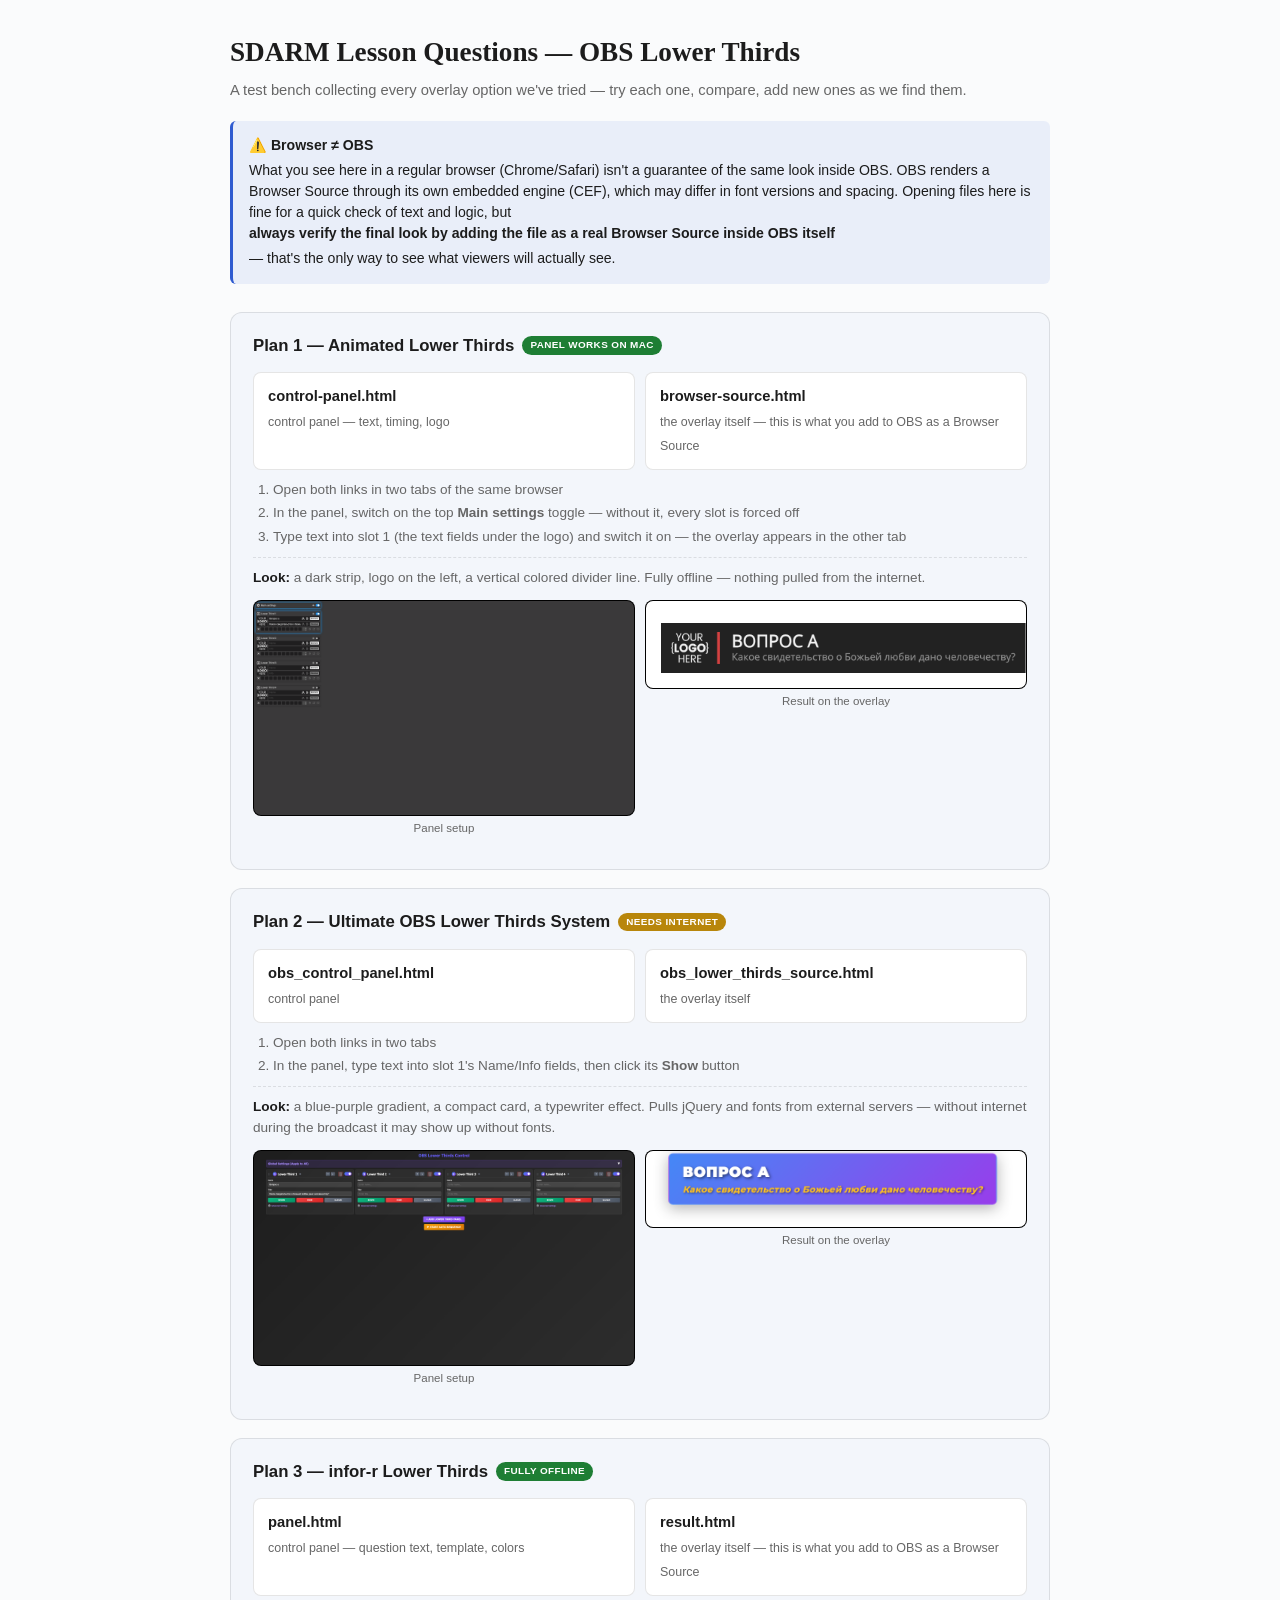
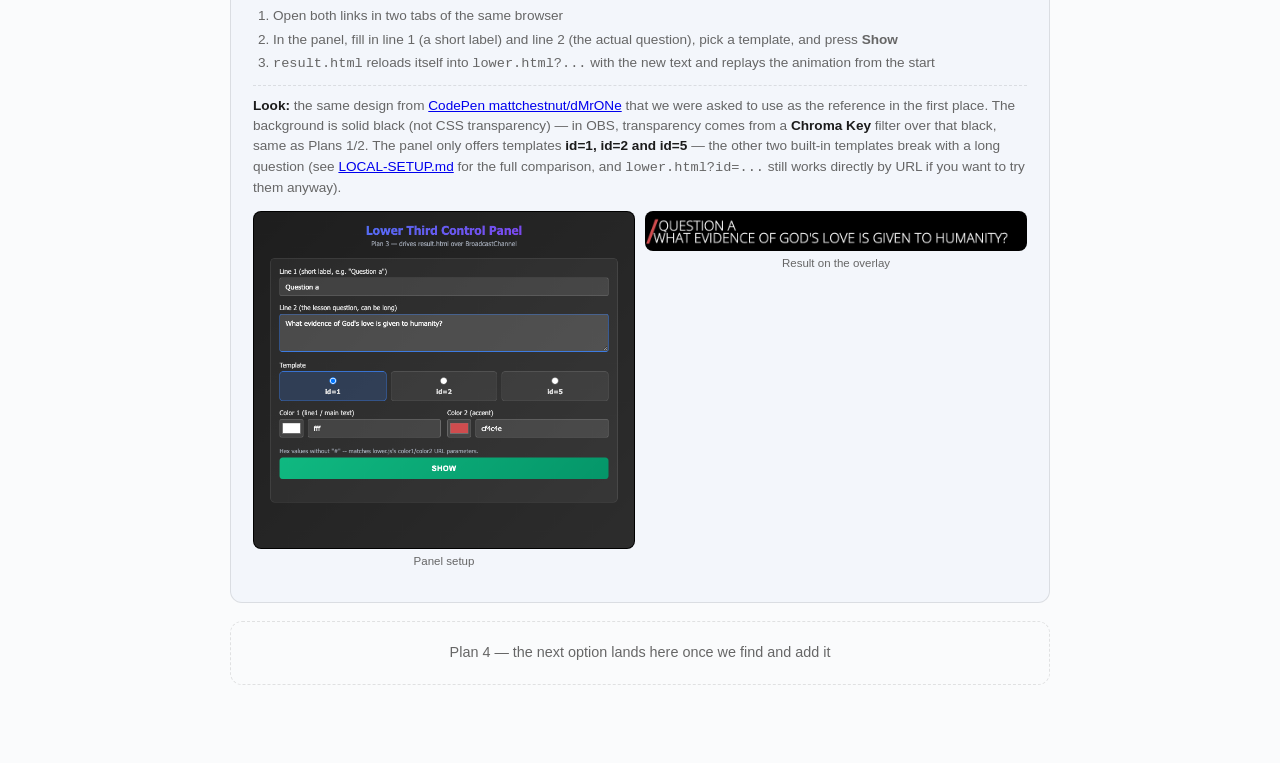
==== index.html @ 6726a339 "Add a two-window control panel for Plan 3, matching Plans 1/2 - panel.html: question text (short lab" ====
<!DOCTYPE html>
<html lang="en">
<head>
<meta charset="utf-8">
<meta name="viewport" content="width=device-width, initial-scale=1">
<title>SDARM Lesson Questions — OBS Lower Thirds</title>
<style>
  :root{
    --ink:#1c1c1c; --muted:#666;
    --gray-dk:#24426e; --panel:#f3f6fb; --hair:rgba(0,0,0,.1);
    --good:#1e7e34; --warn:#b8860b; --info:#2f5bd0;
    --sans:-apple-system,"Segoe UI",Roboto,sans-serif;
    --serif:Georgia,"Times New Roman",serif;
  }
  @media (prefers-color-scheme: dark){
    :root{ --ink:#eee; --muted:#aaa; --gray-dk:#7fa8e0; --panel:#1c2230; --hair:rgba(255,255,255,.12); }
    body{background:#12151c}
  }
  *{box-sizing:border-box}
  body{font-family:var(--sans);color:var(--ink);background:#fafbfc;margin:0;padding:32px 20px 60px;line-height:1.5}
  .wrap{max-width:820px;margin:0 auto}
  h1{font-family:var(--serif);font-size:1.7rem;margin:0 0 6px}
  .sub{color:var(--muted);margin-bottom:20px;font-size:.92rem}

  .callout{background:color-mix(in srgb, var(--info) 8%, transparent);border-left:3px solid var(--info);
    border-radius:6px;padding:14px 16px;margin-bottom:28px;font-size:.88rem}
  .callout b{display:block;margin-bottom:4px}

  .group{background:var(--panel);border:1px solid var(--hair);border-radius:12px;padding:20px 22px;margin-bottom:18px}
  .group h2{font-size:1.05rem;margin:0 0 14px;display:flex;align-items:center;gap:8px;flex-wrap:wrap}
  .tag{font-size:.62rem;font-weight:700;text-transform:uppercase;letter-spacing:.04em;
    padding:2px 8px;border-radius:20px;color:#fff;background:var(--gray-dk)}
  .tag.warn{background:var(--warn)}
  .tag.good{background:var(--good)}

  .pair{display:flex;gap:10px;flex-wrap:wrap}
  a.btn{flex:1 1 220px;display:block;text-decoration:none;background:#fff;border:1px solid var(--hair);
    border-radius:8px;padding:12px 14px;color:var(--ink);transition:transform .12s, box-shadow .12s}
  @media (prefers-color-scheme: dark){ a.btn{background:#232a38} }
  a.btn:hover{transform:translateY(-2px);box-shadow:0 6px 16px rgba(0,0,0,.12)}
  a.btn b{display:block;font-size:.92rem;margin-bottom:2px}
  a.btn small{color:var(--muted);font-size:.78rem}

  .note{font-size:.85rem;color:var(--muted);margin-top:10px;padding-top:10px;border-top:1px dashed var(--hair)}
  .note b{color:var(--ink)}

  .steps{font-size:.85rem;margin:10px 0 0;padding-left:20px;color:var(--muted)}
  .steps li{margin-bottom:3px}

  .future{border-style:dashed;background:transparent;text-align:center;color:var(--muted);font-size:.9rem}

  .shots{display:flex;gap:10px;flex-wrap:wrap;margin:12px 0}
  .shots figure{margin:0;flex:1 1 260px;min-width:0}
  .shots img{width:100%;display:block;border-radius:8px;border:1px solid var(--hair);background:#000}
  .shots figcaption{font-size:.72rem;color:var(--muted);margin-top:4px;text-align:center}

  .idgrid{display:grid;grid-template-columns:repeat(auto-fit,minmax(160px,1fr));gap:8px;margin:12px 0}
  .idgrid figure{margin:0}
  .idgrid img{width:100%;display:block;border-radius:6px;border:1px solid var(--hair);background:#000}
  .idgrid figcaption{font-size:.68rem;color:var(--muted);margin-top:3px;text-align:center}
  .idgrid figcaption.bad{color:#c0392b;font-weight:600}
</style>
</head>
<body>
<div class="wrap">
  <h1>SDARM Lesson Questions — OBS Lower Thirds</h1>
  <div class="sub">A test bench collecting every overlay option we've tried — try each one, compare, add new ones as we find them.</div>

  <div class="callout">
    <b>⚠️ Browser ≠ OBS</b>
    What you see here in a regular browser (Chrome/Safari) isn't a guarantee of the same look inside OBS.
    OBS renders a Browser Source through its own embedded engine (CEF), which may differ in font versions
    and spacing. Opening files here is fine for a quick check of text and logic, but
    <b>always verify the final look by adding the file as a real Browser Source inside OBS itself</b>
    — that's the only way to see what viewers will actually see.
  </div>

  <div class="group">
    <h2>Plan 1 — Animated Lower Thirds <span class="tag good">panel works on Mac</span></h2>
    <div class="pair">
      <a class="btn" href="OBS_Animated-Lower-Thirds/lower thirds/control-panel.html"><b>control-panel.html</b><small>control panel — text, timing, logo</small></a>
      <a class="btn" href="OBS_Animated-Lower-Thirds/lower thirds/browser-source.html"><b>browser-source.html</b><small>the overlay itself — this is what you add to OBS as a Browser Source</small></a>
    </div>
    <ol class="steps">
      <li>Open both links in two tabs of the same browser</li>
      <li>In the panel, switch on the top <b>Main settings</b> toggle — without it, every slot is forced off</li>
      <li>Type text into slot 1 (the text fields under the logo) and switch it on — the overlay appears in the other tab</li>
    </ol>
    <div class="note"><b>Look:</b> a dark strip, logo on the left, a vertical colored divider line. Fully offline — nothing pulled from the internet.</div>
    <div class="shots">
      <figure><img src="screenshots/plan1-panel-config.png" alt="Plan 1 panel setup"><figcaption>Panel setup</figcaption></figure>
      <figure><img src="screenshots/plan1-result.png" alt="Plan 1 result"><figcaption>Result on the overlay</figcaption></figure>
    </div>
  </div>

  <div class="group">
    <h2>Plan 2 — Ultimate OBS Lower Thirds System <span class="tag warn">needs internet</span></h2>
    <div class="pair">
      <a class="btn" href="OBS_LowerThirds/obs_control_panel.html"><b>obs_control_panel.html</b><small>control panel</small></a>
      <a class="btn" href="OBS_LowerThirds/obs_lower_thirds_source.html"><b>obs_lower_thirds_source.html</b><small>the overlay itself</small></a>
    </div>
    <ol class="steps">
      <li>Open both links in two tabs</li>
      <li>In the panel, type text into slot 1's Name/Info fields, then click its <b>Show</b> button</li>
    </ol>
    <div class="note"><b>Look:</b> a blue-purple gradient, a compact card, a typewriter effect. Pulls jQuery and fonts from external servers — without internet during the broadcast it may show up without fonts.</div>
    <div class="shots">
      <figure><img src="screenshots/plan2-panel-config.png" alt="Plan 2 panel setup"><figcaption>Panel setup</figcaption></figure>
      <figure><img src="screenshots/plan2-result.png" alt="Plan 2 result"><figcaption>Result on the overlay</figcaption></figure>
    </div>
  </div>

  <div class="group">
    <h2>Plan 3 — infor-r Lower Thirds <span class="tag good">fully offline</span></h2>
    <div class="pair">
      <a class="btn" href="OBS_InforR-Lower/panel.html"><b>panel.html</b><small>control panel — question text, template, colors</small></a>
      <a class="btn" href="OBS_InforR-Lower/result.html"><b>result.html</b><small>the overlay itself — this is what you add to OBS as a Browser Source</small></a>
    </div>
    <ol class="steps">
      <li>Open both links in two tabs of the same browser</li>
      <li>In the panel, fill in line 1 (a short label) and line 2 (the actual question), pick a template, and press <b>Show</b></li>
      <li><code>result.html</code> reloads itself into <code>lower.html?...</code> with the new text and replays the animation from the start</li>
    </ol>
    <div class="note"><b>Look:</b> the same design from <a href="https://codepen.io/mattchestnut/pen/dMrONe" target="_blank" rel="noopener">CodePen mattchestnut/dMrONe</a> that we were asked to use as the reference in the first place. The background is solid black (not CSS transparency) — in OBS, transparency comes from a <b>Chroma Key</b> filter over that black, same as Plans 1/2. The panel only offers templates <b>id=1, id=2 and id=5</b> — the other two built-in templates break with a long question (see <a href="OBS_InforR-Lower/LOCAL-SETUP.md">LOCAL-SETUP.md</a> for the full comparison, and <code>lower.html?id=...</code> still works directly by URL if you want to try them anyway).</div>
    <div class="shots">
      <figure><img src="screenshots/plan3-panel-config.png" alt="Plan 3 panel setup"><figcaption>Panel setup</figcaption></figure>
      <figure><img src="screenshots/plan3-result.png" alt="Plan 3 result"><figcaption>Result on the overlay</figcaption></figure>
    </div>
  </div>

  <div class="group future">
    Plan 4 — the next option lands here once we find and add it
  </div>

</div>
</body>
</html>
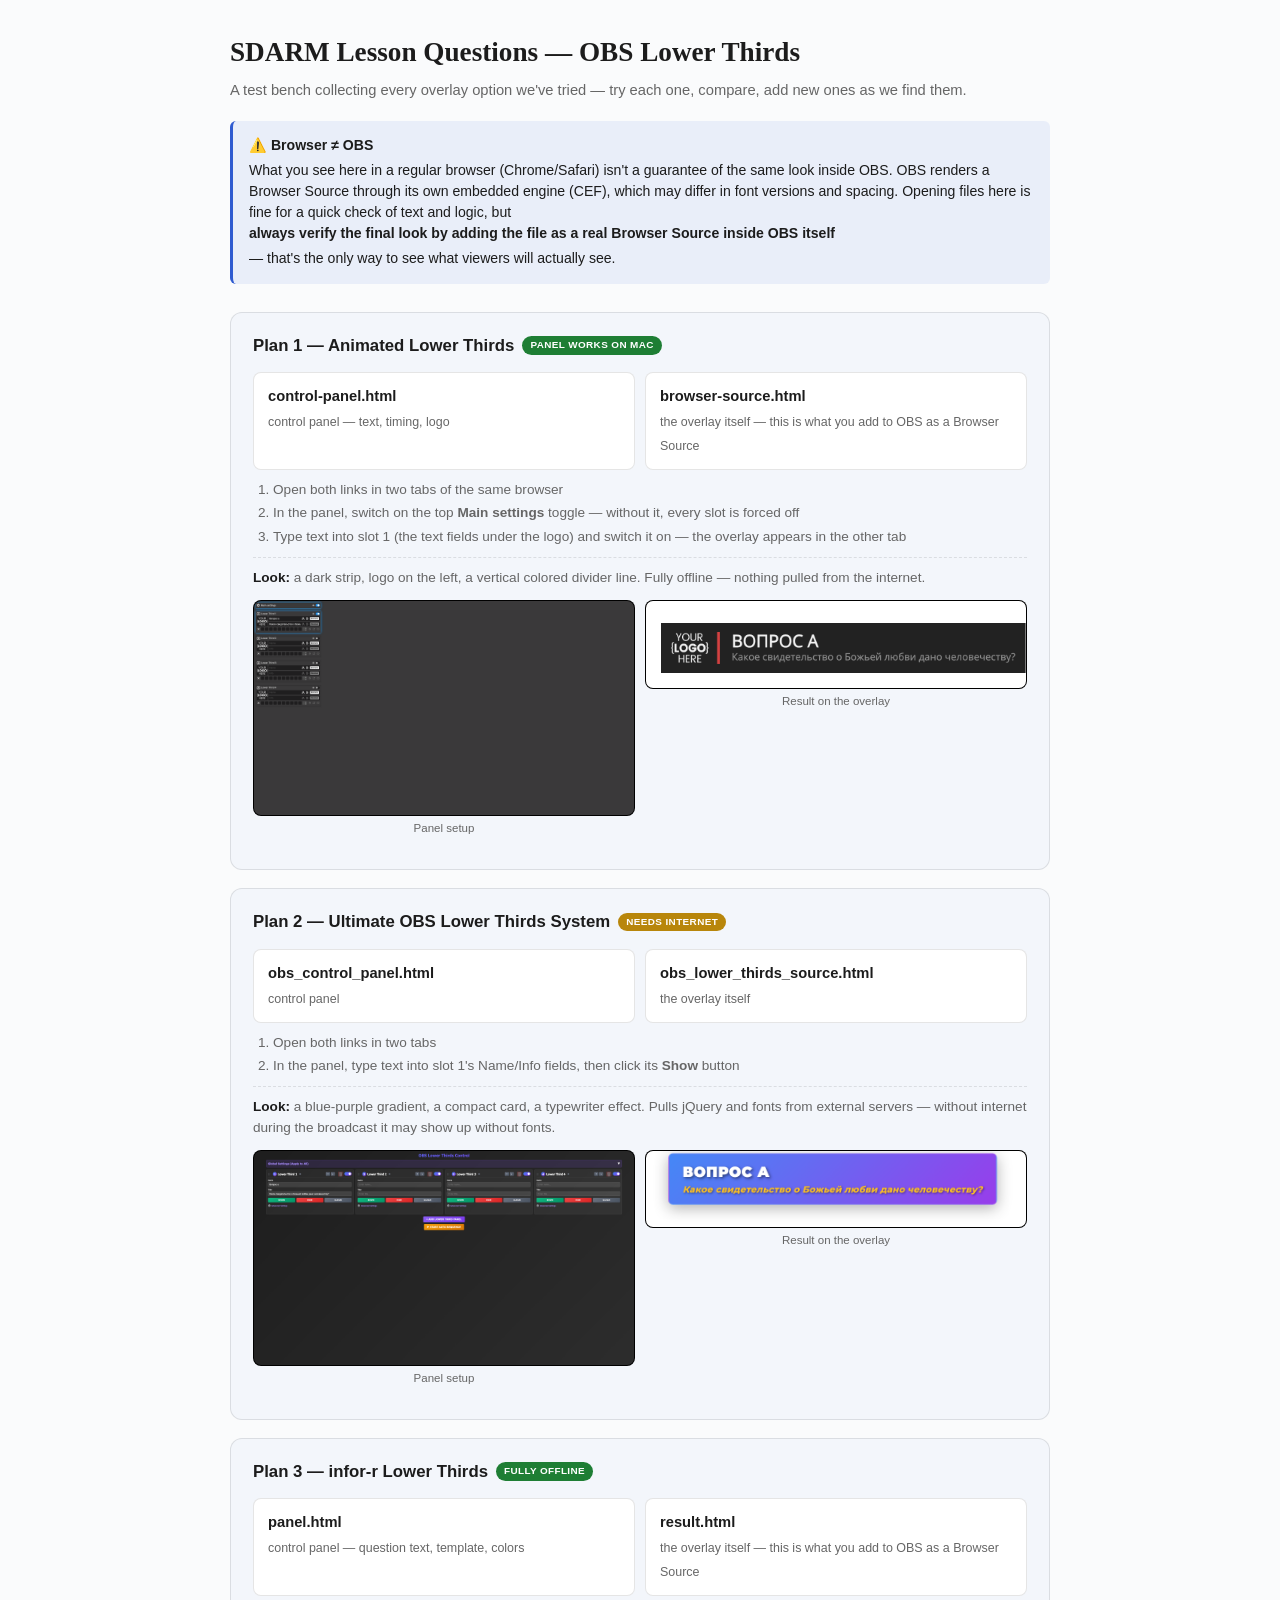
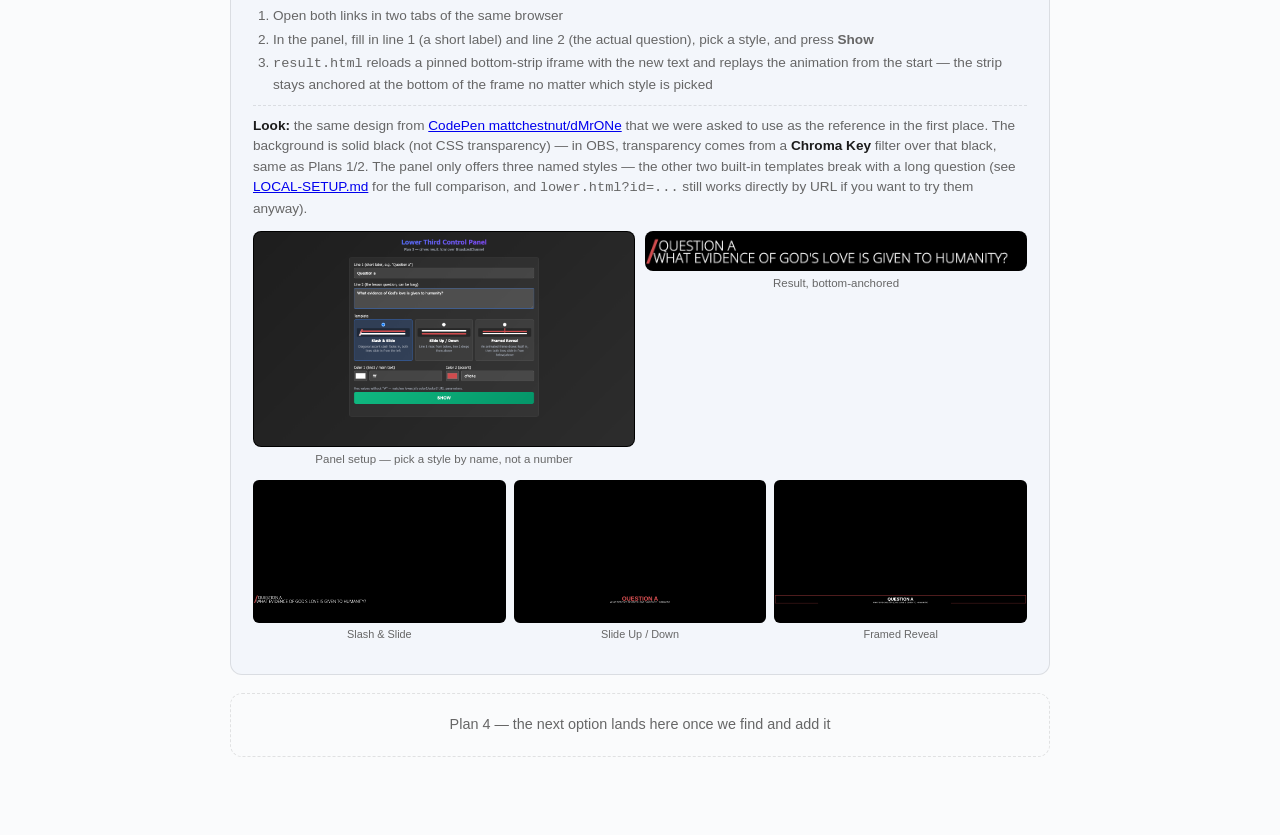
==== commit 8807420e: "Give Plan 3's panel named animation styles and bottom anchoring - panel.html: replace the plain id=1" ====
--- a/index.html
+++ b/index.html
@@ -118,13 +118,18 @@
     </div>
     <ol class="steps">
       <li>Open both links in two tabs of the same browser</li>
-      <li>In the panel, fill in line 1 (a short label) and line 2 (the actual question), pick a template, and press <b>Show</b></li>
-      <li><code>result.html</code> reloads itself into <code>lower.html?...</code> with the new text and replays the animation from the start</li>
+      <li>In the panel, fill in line 1 (a short label) and line 2 (the actual question), pick a style, and press <b>Show</b></li>
+      <li><code>result.html</code> reloads a pinned bottom-strip iframe with the new text and replays the animation from the start — the strip stays anchored at the bottom of the frame no matter which style is picked</li>
     </ol>
-    <div class="note"><b>Look:</b> the same design from <a href="https://codepen.io/mattchestnut/pen/dMrONe" target="_blank" rel="noopener">CodePen mattchestnut/dMrONe</a> that we were asked to use as the reference in the first place. The background is solid black (not CSS transparency) — in OBS, transparency comes from a <b>Chroma Key</b> filter over that black, same as Plans 1/2. The panel only offers templates <b>id=1, id=2 and id=5</b> — the other two built-in templates break with a long question (see <a href="OBS_InforR-Lower/LOCAL-SETUP.md">LOCAL-SETUP.md</a> for the full comparison, and <code>lower.html?id=...</code> still works directly by URL if you want to try them anyway).</div>
+    <div class="note"><b>Look:</b> the same design from <a href="https://codepen.io/mattchestnut/pen/dMrONe" target="_blank" rel="noopener">CodePen mattchestnut/dMrONe</a> that we were asked to use as the reference in the first place. The background is solid black (not CSS transparency) — in OBS, transparency comes from a <b>Chroma Key</b> filter over that black, same as Plans 1/2. The panel only offers three named styles — the other two built-in templates break with a long question (see <a href="OBS_InforR-Lower/LOCAL-SETUP.md">LOCAL-SETUP.md</a> for the full comparison, and <code>lower.html?id=...</code> still works directly by URL if you want to try them anyway).</div>
     <div class="shots">
-      <figure><img src="screenshots/plan3-panel-config.png" alt="Plan 3 panel setup"><figcaption>Panel setup</figcaption></figure>
-      <figure><img src="screenshots/plan3-result.png" alt="Plan 3 result"><figcaption>Result on the overlay</figcaption></figure>
+      <figure><img src="screenshots/plan3-panel-config.png" alt="Plan 3 panel setup with the named style picker"><figcaption>Panel setup — pick a style by name, not a number</figcaption></figure>
+      <figure><img src="screenshots/plan3-result.png" alt="Plan 3 result"><figcaption>Result, bottom-anchored</figcaption></figure>
+    </div>
+    <div class="idgrid">
+      <figure><img src="screenshots/plan3-styles/slash-and-slide.png" alt="Slash and Slide style"><figcaption>Slash &amp; Slide</figcaption></figure>
+      <figure><img src="screenshots/plan3-styles/slide-up-down.png" alt="Slide Up / Down style"><figcaption>Slide Up / Down</figcaption></figure>
+      <figure><img src="screenshots/plan3-styles/framed-reveal.png" alt="Framed Reveal style"><figcaption>Framed Reveal</figcaption></figure>
     </div>
   </div>
 
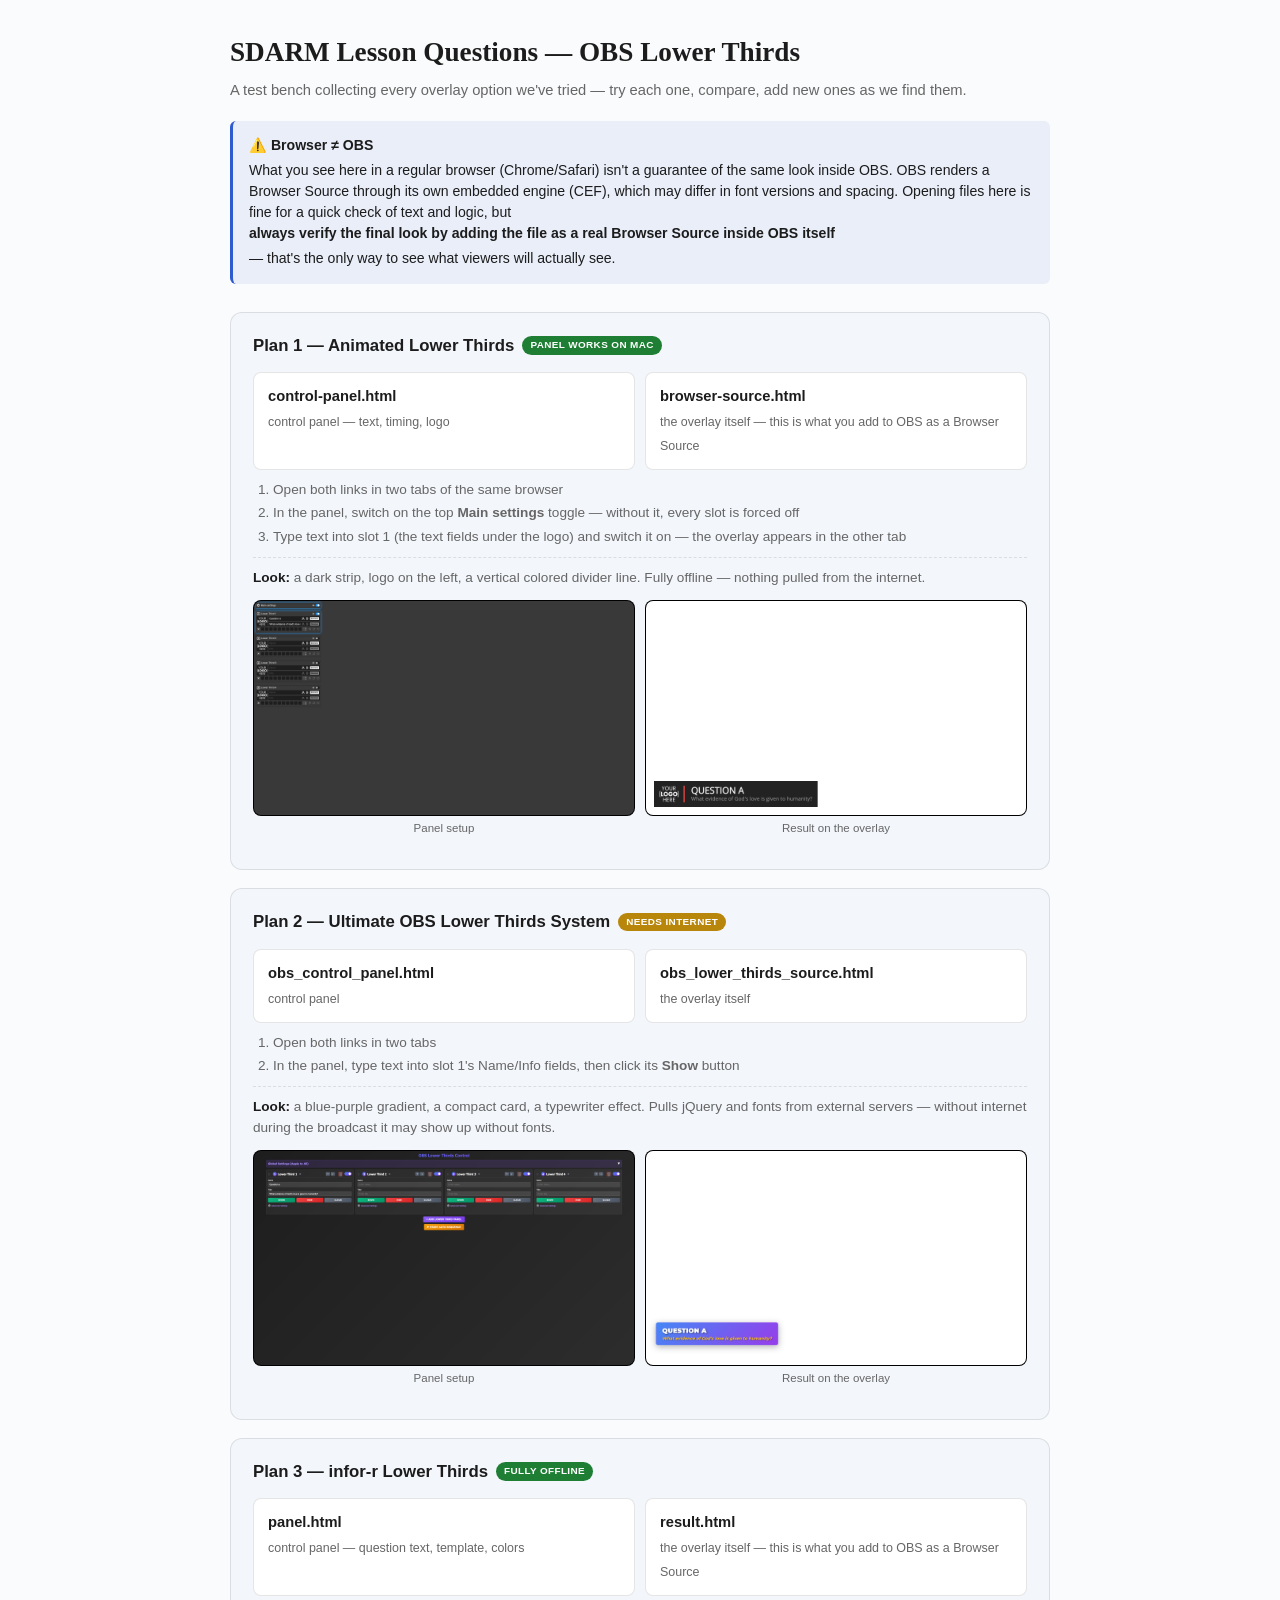
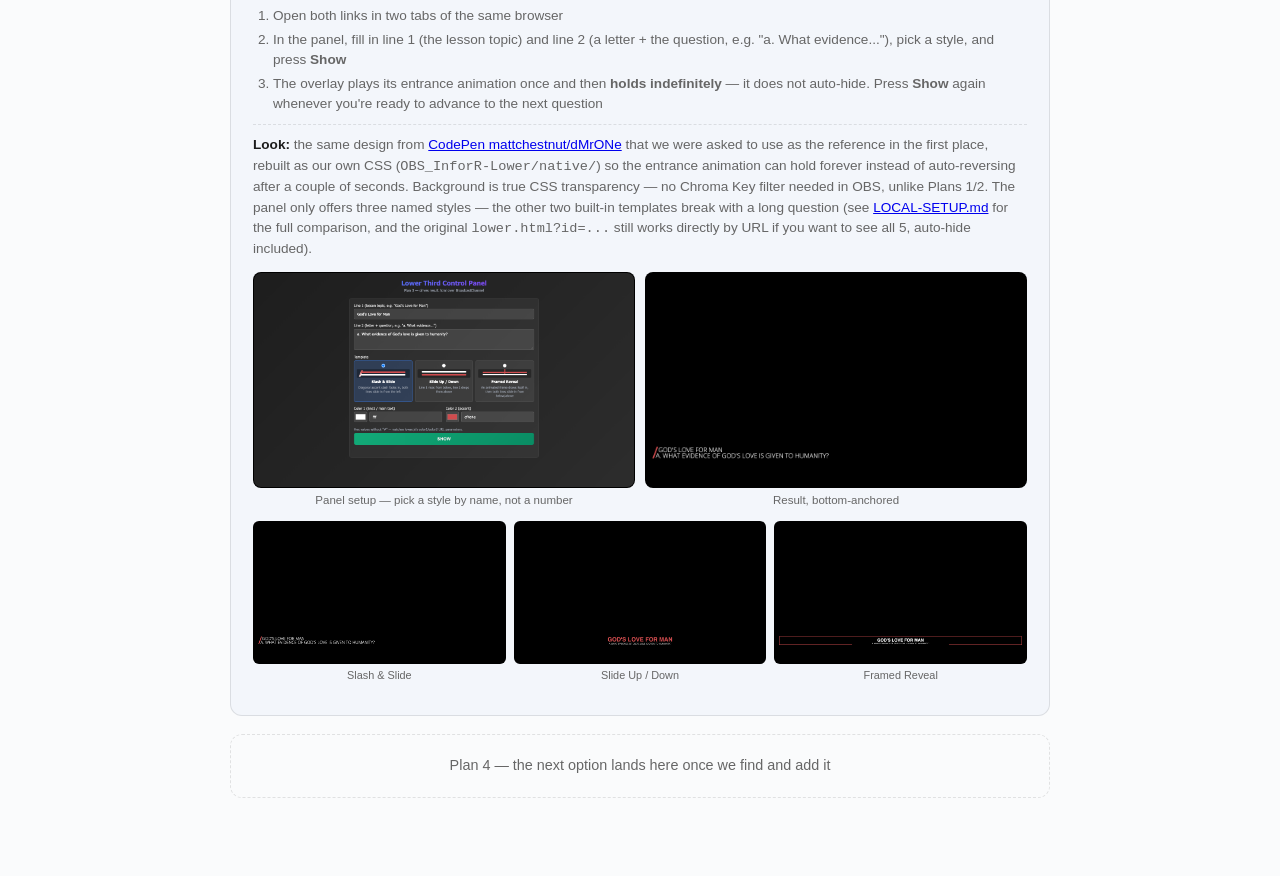
==== commit 457b3d38: "Rebuild Plan 3's overlay as native CSS: holds forever, no auto-hide The iframe-reach-in freeze appro" ====
--- a/index.html
+++ b/index.html
@@ -118,10 +118,10 @@
     </div>
     <ol class="steps">
       <li>Open both links in two tabs of the same browser</li>
-      <li>In the panel, fill in line 1 (a short label) and line 2 (the actual question), pick a style, and press <b>Show</b></li>
-      <li><code>result.html</code> reloads a pinned bottom-strip iframe with the new text and replays the animation from the start — the strip stays anchored at the bottom of the frame no matter which style is picked</li>
+      <li>In the panel, fill in line 1 (the lesson topic) and line 2 (a letter + the question, e.g. "a. What evidence..."), pick a style, and press <b>Show</b></li>
+      <li>The overlay plays its entrance animation once and then <b>holds indefinitely</b> — it does not auto-hide. Press <b>Show</b> again whenever you're ready to advance to the next question</li>
     </ol>
-    <div class="note"><b>Look:</b> the same design from <a href="https://codepen.io/mattchestnut/pen/dMrONe" target="_blank" rel="noopener">CodePen mattchestnut/dMrONe</a> that we were asked to use as the reference in the first place. The background is solid black (not CSS transparency) — in OBS, transparency comes from a <b>Chroma Key</b> filter over that black, same as Plans 1/2. The panel only offers three named styles — the other two built-in templates break with a long question (see <a href="OBS_InforR-Lower/LOCAL-SETUP.md">LOCAL-SETUP.md</a> for the full comparison, and <code>lower.html?id=...</code> still works directly by URL if you want to try them anyway).</div>
+    <div class="note"><b>Look:</b> the same design from <a href="https://codepen.io/mattchestnut/pen/dMrONe" target="_blank" rel="noopener">CodePen mattchestnut/dMrONe</a> that we were asked to use as the reference in the first place, rebuilt as our own CSS (<code>OBS_InforR-Lower/native/</code>) so the entrance animation can hold forever instead of auto-reversing after a couple of seconds. Background is true CSS transparency — no Chroma Key filter needed in OBS, unlike Plans 1/2. The panel only offers three named styles — the other two built-in templates break with a long question (see <a href="OBS_InforR-Lower/LOCAL-SETUP.md">LOCAL-SETUP.md</a> for the full comparison, and the original <code>lower.html?id=...</code> still works directly by URL if you want to see all 5, auto-hide included).</div>
     <div class="shots">
       <figure><img src="screenshots/plan3-panel-config.png" alt="Plan 3 panel setup with the named style picker"><figcaption>Panel setup — pick a style by name, not a number</figcaption></figure>
       <figure><img src="screenshots/plan3-result.png" alt="Plan 3 result"><figcaption>Result, bottom-anchored</figcaption></figure>
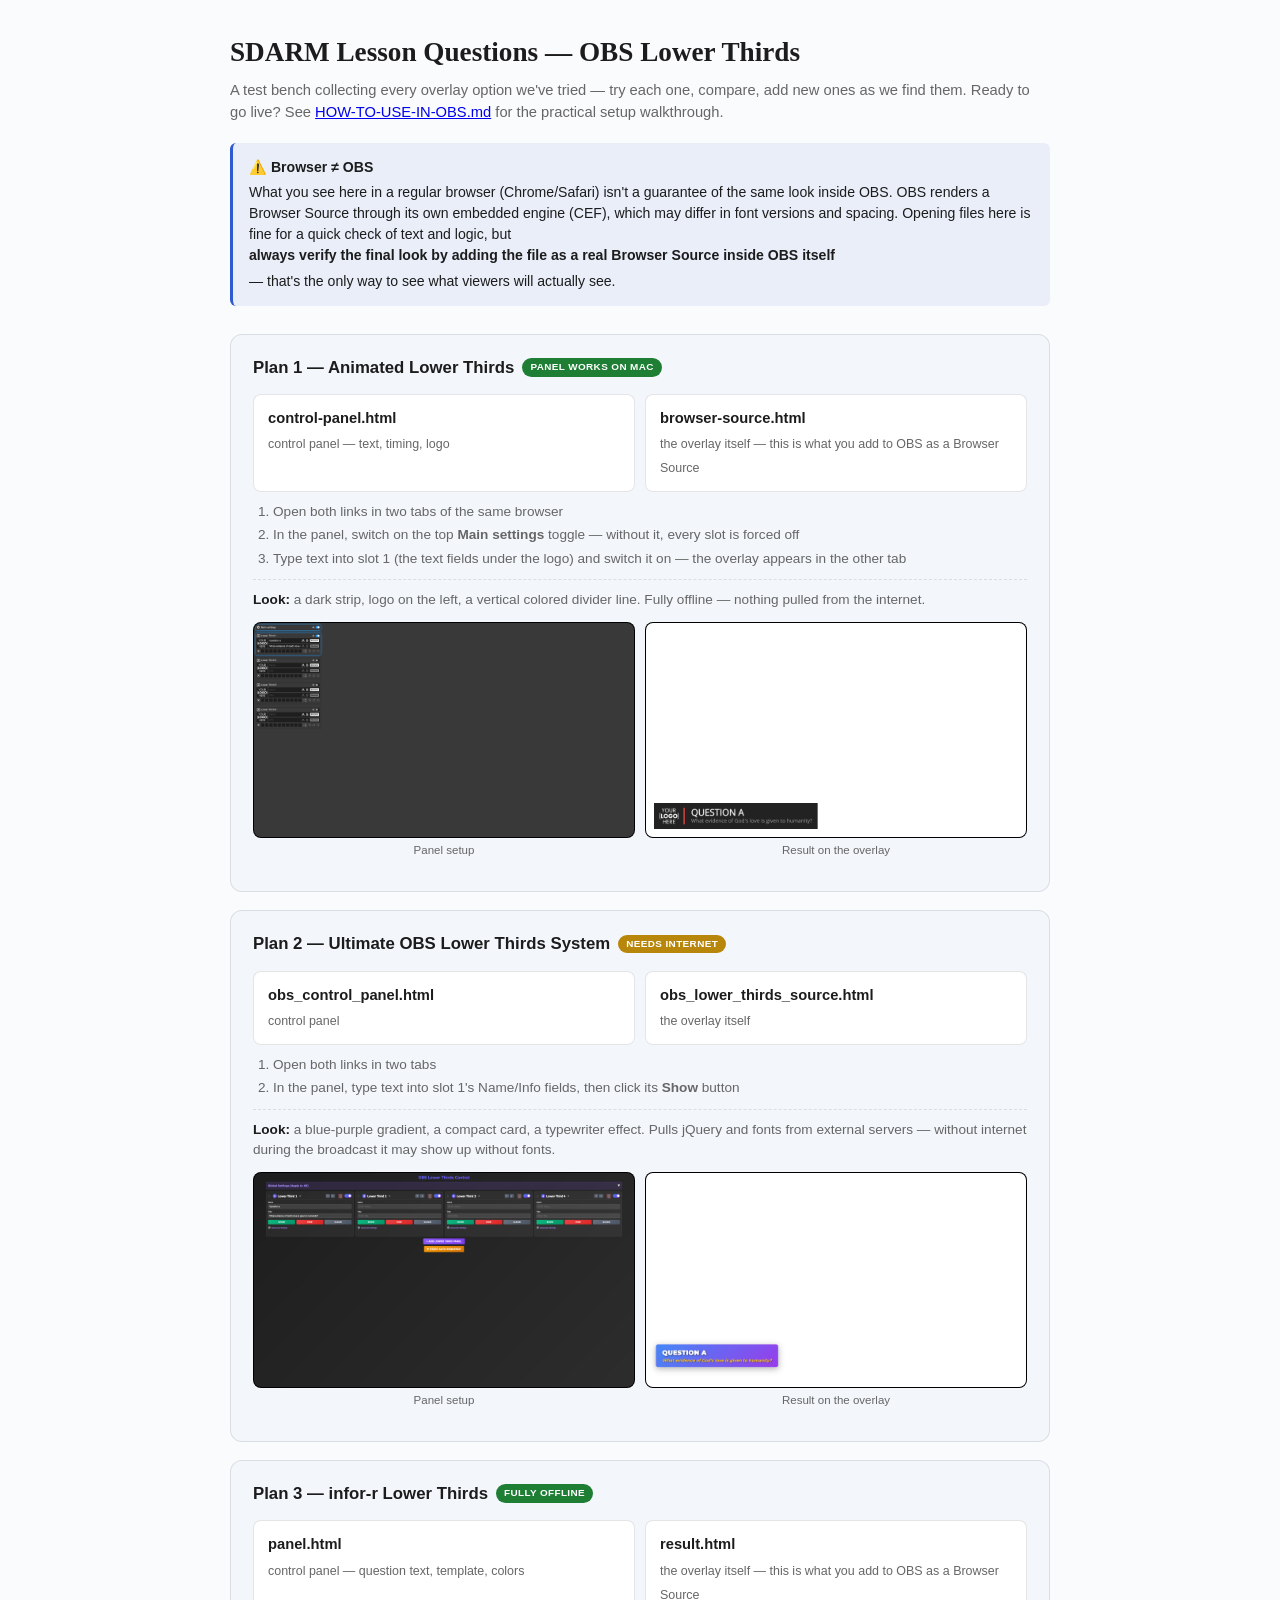
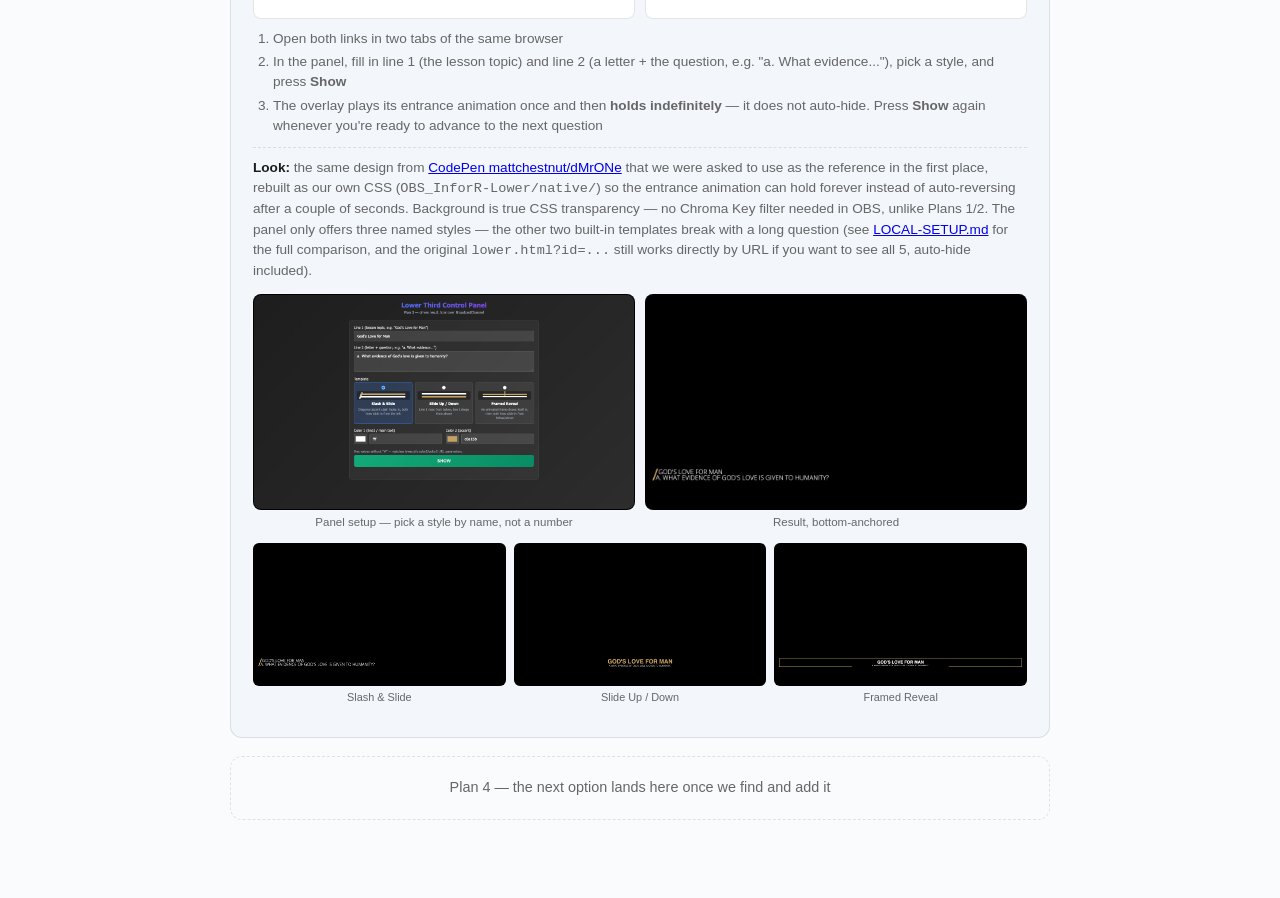
==== commit 7ef9e8f9: "Add a practical step-by-step guide for using this in real OBS Studio HOW-TO-USE-IN-OBS.md is written" ====
--- a/index.html
+++ b/index.html
@@ -64,7 +64,7 @@
 <body>
 <div class="wrap">
   <h1>SDARM Lesson Questions — OBS Lower Thirds</h1>
-  <div class="sub">A test bench collecting every overlay option we've tried — try each one, compare, add new ones as we find them.</div>
+  <div class="sub">A test bench collecting every overlay option we've tried — try each one, compare, add new ones as we find them. Ready to go live? See <a href="HOW-TO-USE-IN-OBS.md">HOW-TO-USE-IN-OBS.md</a> for the practical setup walkthrough.</div>
 
   <div class="callout">
     <b>⚠️ Browser ≠ OBS</b>
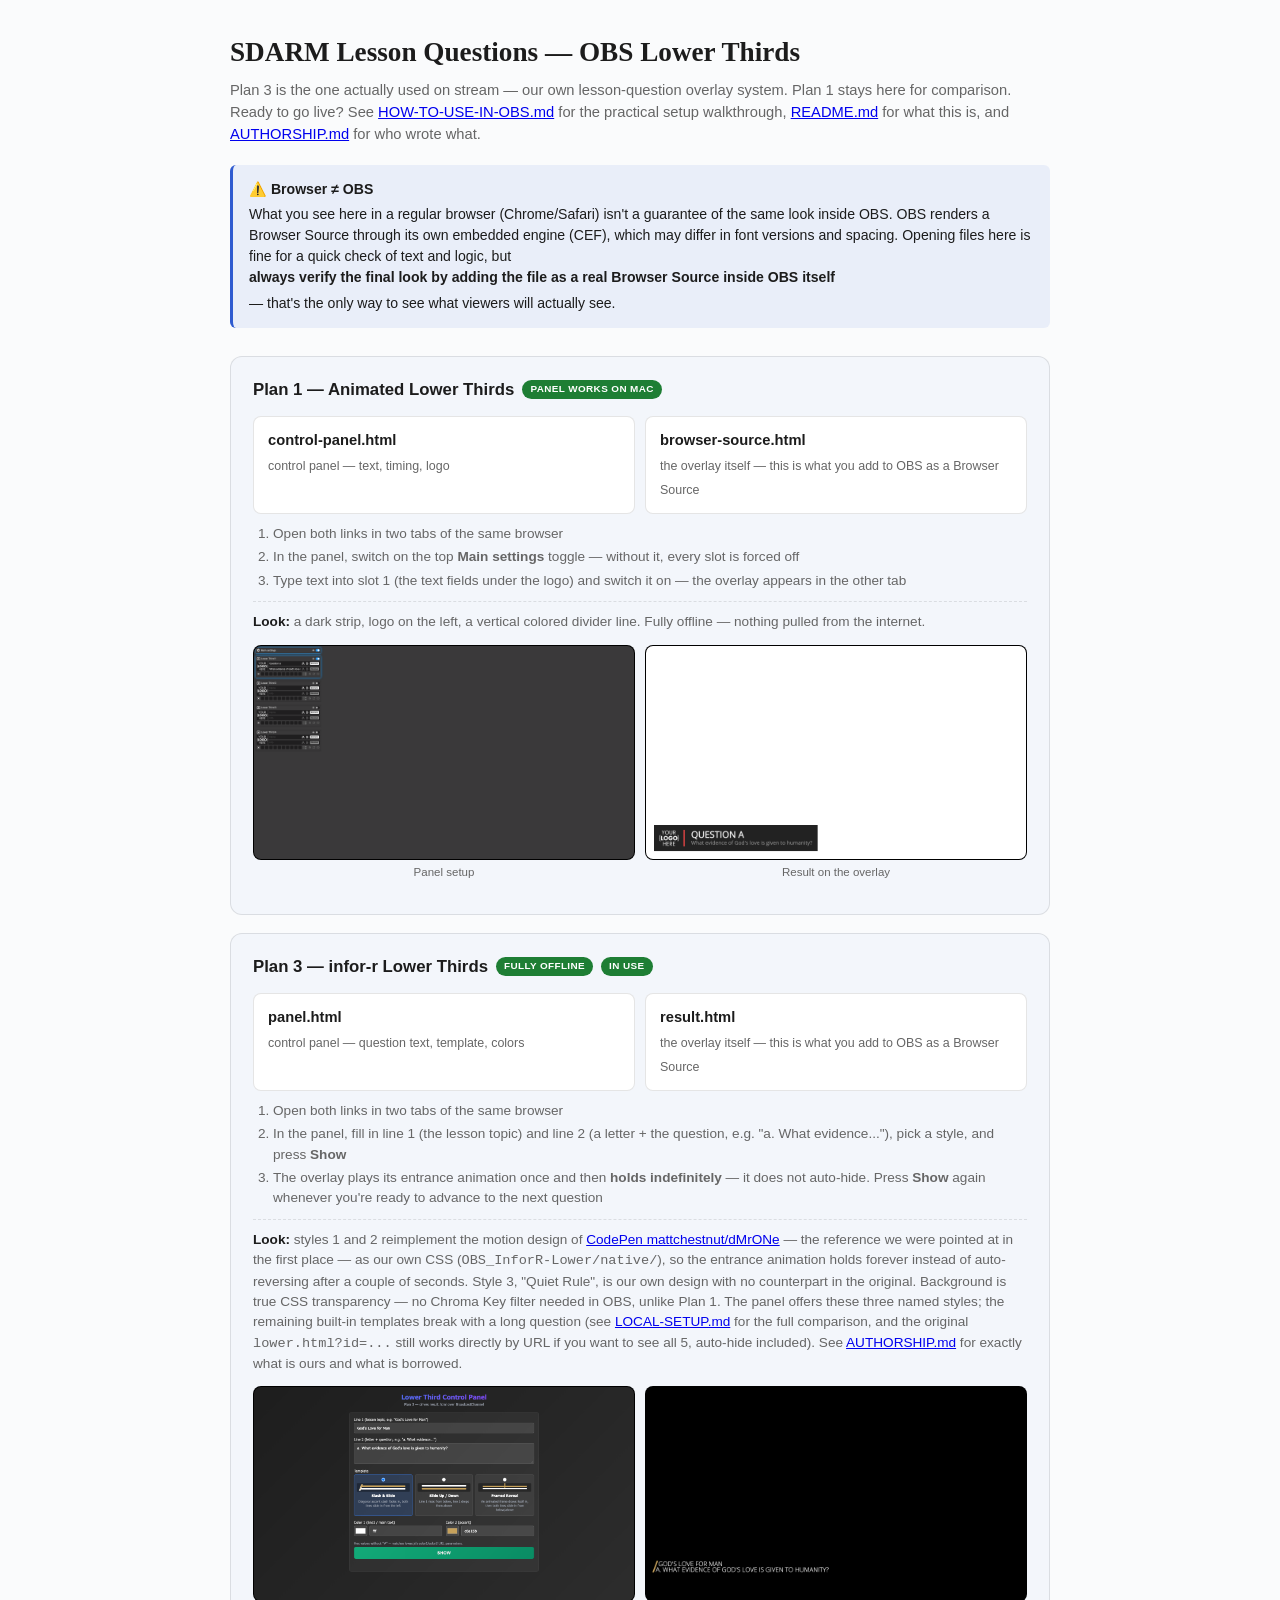
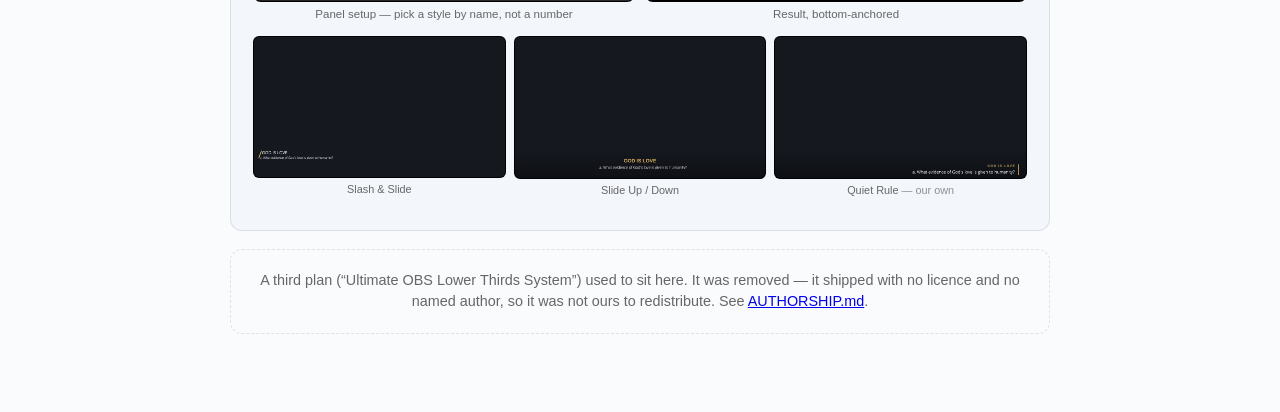
==== commit 52e5b108: "Say plainly who wrote what, and license it The repository had no license of its own, which left roug" ====
--- a/index.html
+++ b/index.html
@@ -64,7 +64,7 @@
 <body>
 <div class="wrap">
   <h1>SDARM Lesson Questions — OBS Lower Thirds</h1>
-  <div class="sub">A test bench collecting every overlay option we've tried — try each one, compare, add new ones as we find them. Ready to go live? See <a href="HOW-TO-USE-IN-OBS.md">HOW-TO-USE-IN-OBS.md</a> for the practical setup walkthrough.</div>
+  <div class="sub">Plan 3 is the one actually used on stream — our own lesson-question overlay system. Plan 1 stays here for comparison. Ready to go live? See <a href="HOW-TO-USE-IN-OBS.md">HOW-TO-USE-IN-OBS.md</a> for the practical setup walkthrough, <a href="README.md">README.md</a> for what this is, and <a href="AUTHORSHIP.md">AUTHORSHIP.md</a> for who wrote what.</div>
 
   <div class="callout">
     <b>⚠️ Browser ≠ OBS</b>
@@ -94,24 +94,7 @@
   </div>
 
   <div class="group">
-    <h2>Plan 2 — Ultimate OBS Lower Thirds System <span class="tag warn">needs internet</span></h2>
-    <div class="pair">
-      <a class="btn" href="OBS_LowerThirds/obs_control_panel.html"><b>obs_control_panel.html</b><small>control panel</small></a>
-      <a class="btn" href="OBS_LowerThirds/obs_lower_thirds_source.html"><b>obs_lower_thirds_source.html</b><small>the overlay itself</small></a>
-    </div>
-    <ol class="steps">
-      <li>Open both links in two tabs</li>
-      <li>In the panel, type text into slot 1's Name/Info fields, then click its <b>Show</b> button</li>
-    </ol>
-    <div class="note"><b>Look:</b> a blue-purple gradient, a compact card, a typewriter effect. Pulls jQuery and fonts from external servers — without internet during the broadcast it may show up without fonts.</div>
-    <div class="shots">
-      <figure><img src="screenshots/plan2-panel-config.png" alt="Plan 2 panel setup"><figcaption>Panel setup</figcaption></figure>
-      <figure><img src="screenshots/plan2-result.png" alt="Plan 2 result"><figcaption>Result on the overlay</figcaption></figure>
-    </div>
-  </div>
-
-  <div class="group">
-    <h2>Plan 3 — infor-r Lower Thirds <span class="tag good">fully offline</span></h2>
+    <h2>Plan 3 — infor-r Lower Thirds <span class="tag good">fully offline</span> <span class="tag good">in use</span></h2>
     <div class="pair">
       <a class="btn" href="OBS_InforR-Lower/panel.html"><b>panel.html</b><small>control panel — question text, template, colors</small></a>
       <a class="btn" href="OBS_InforR-Lower/result.html"><b>result.html</b><small>the overlay itself — this is what you add to OBS as a Browser Source</small></a>
@@ -121,7 +104,7 @@
       <li>In the panel, fill in line 1 (the lesson topic) and line 2 (a letter + the question, e.g. "a. What evidence..."), pick a style, and press <b>Show</b></li>
       <li>The overlay plays its entrance animation once and then <b>holds indefinitely</b> — it does not auto-hide. Press <b>Show</b> again whenever you're ready to advance to the next question</li>
     </ol>
-    <div class="note"><b>Look:</b> the same design from <a href="https://codepen.io/mattchestnut/pen/dMrONe" target="_blank" rel="noopener">CodePen mattchestnut/dMrONe</a> that we were asked to use as the reference in the first place, rebuilt as our own CSS (<code>OBS_InforR-Lower/native/</code>) so the entrance animation can hold forever instead of auto-reversing after a couple of seconds. Background is true CSS transparency — no Chroma Key filter needed in OBS, unlike Plans 1/2. The panel only offers three named styles — the other two built-in templates break with a long question (see <a href="OBS_InforR-Lower/LOCAL-SETUP.md">LOCAL-SETUP.md</a> for the full comparison, and the original <code>lower.html?id=...</code> still works directly by URL if you want to see all 5, auto-hide included).</div>
+    <div class="note"><b>Look:</b> styles 1 and 2 reimplement the motion design of <a href="https://codepen.io/mattchestnut/pen/dMrONe" target="_blank" rel="noopener">CodePen mattchestnut/dMrONe</a> — the reference we were pointed at in the first place — as our own CSS (<code>OBS_InforR-Lower/native/</code>), so the entrance animation holds forever instead of auto-reversing after a couple of seconds. Style 3, "Quiet Rule", is our own design with no counterpart in the original. Background is true CSS transparency — no Chroma Key filter needed in OBS, unlike Plan 1. The panel offers these three named styles; the remaining built-in templates break with a long question (see <a href="OBS_InforR-Lower/LOCAL-SETUP.md">LOCAL-SETUP.md</a> for the full comparison, and the original <code>lower.html?id=...</code> still works directly by URL if you want to see all 5, auto-hide included). See <a href="AUTHORSHIP.md">AUTHORSHIP.md</a> for exactly what is ours and what is borrowed.</div>
     <div class="shots">
       <figure><img src="screenshots/plan3-panel-config.png" alt="Plan 3 panel setup with the named style picker"><figcaption>Panel setup — pick a style by name, not a number</figcaption></figure>
       <figure><img src="screenshots/plan3-result.png" alt="Plan 3 result"><figcaption>Result, bottom-anchored</figcaption></figure>
@@ -129,12 +112,14 @@
     <div class="idgrid">
       <figure><img src="screenshots/plan3-styles/slash-and-slide.png" alt="Slash and Slide style"><figcaption>Slash &amp; Slide</figcaption></figure>
       <figure><img src="screenshots/plan3-styles/slide-up-down.png" alt="Slide Up / Down style"><figcaption>Slide Up / Down</figcaption></figure>
-      <figure><img src="screenshots/plan3-styles/framed-reveal.png" alt="Framed Reveal style"><figcaption>Framed Reveal</figcaption></figure>
+      <figure><img src="screenshots/plan3-styles/quiet-rule.png" alt="Quiet Rule style"><figcaption>Quiet Rule <span style="opacity:.7">— our own</span></figcaption></figure>
     </div>
   </div>
 
   <div class="group future">
-    Plan 4 — the next option lands here once we find and add it
+    A third plan (&ldquo;Ultimate OBS Lower Thirds System&rdquo;) used to sit here. It was removed —
+    it shipped with no licence and no named author, so it was not ours to redistribute.
+    See <a href="AUTHORSHIP.md">AUTHORSHIP.md</a>.
   </div>
 
 </div>
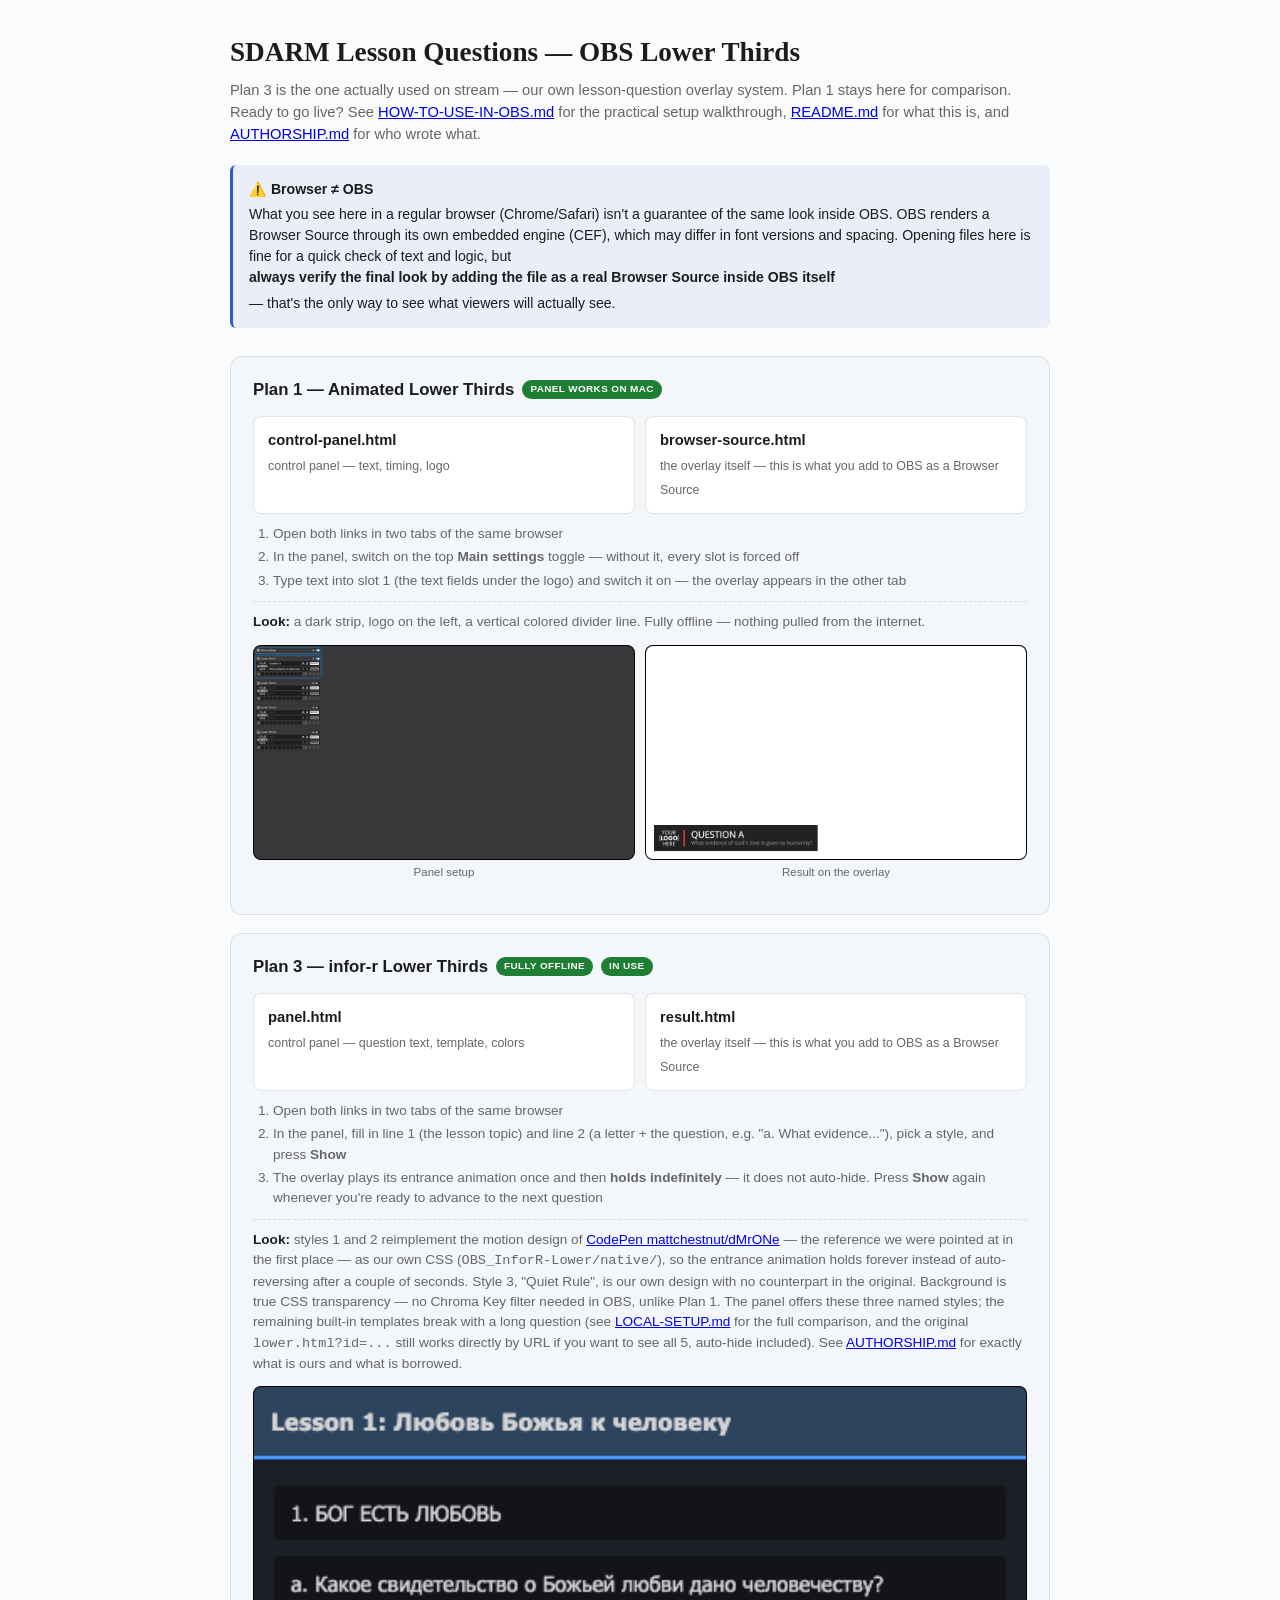
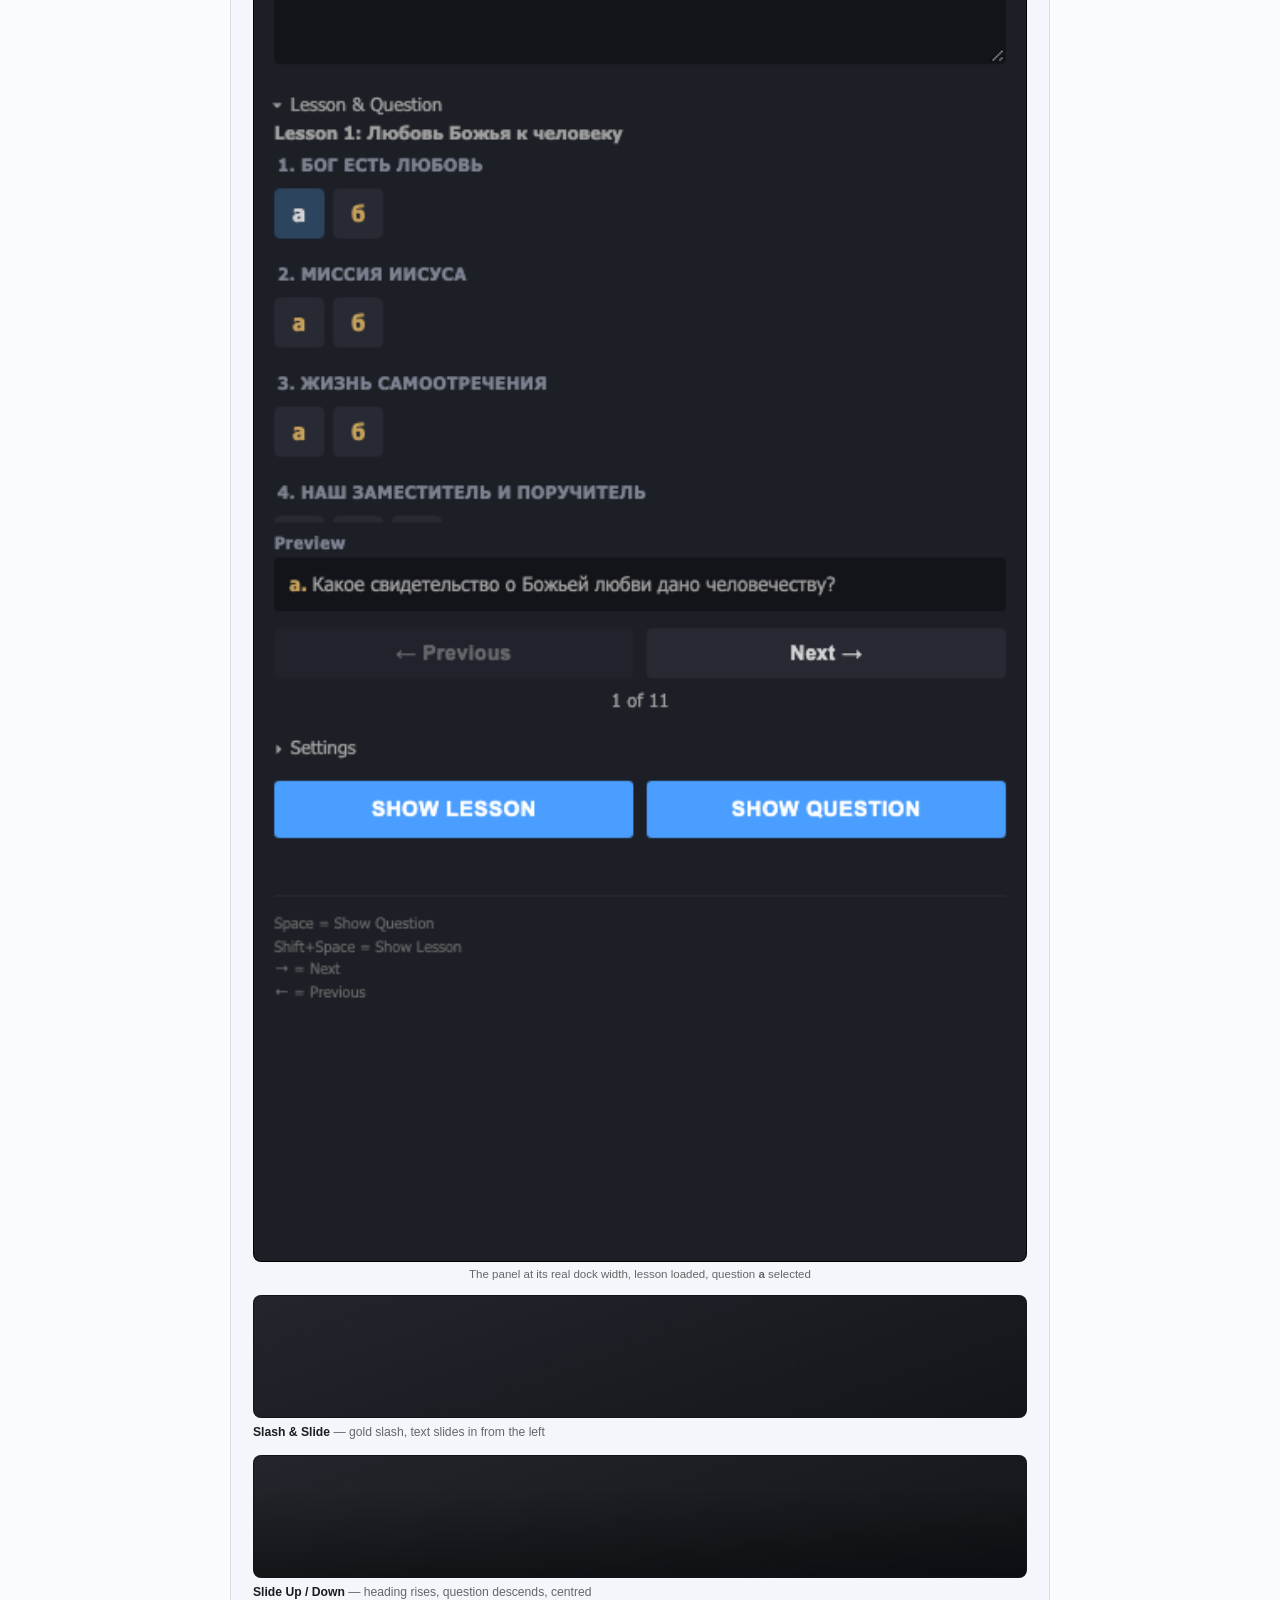
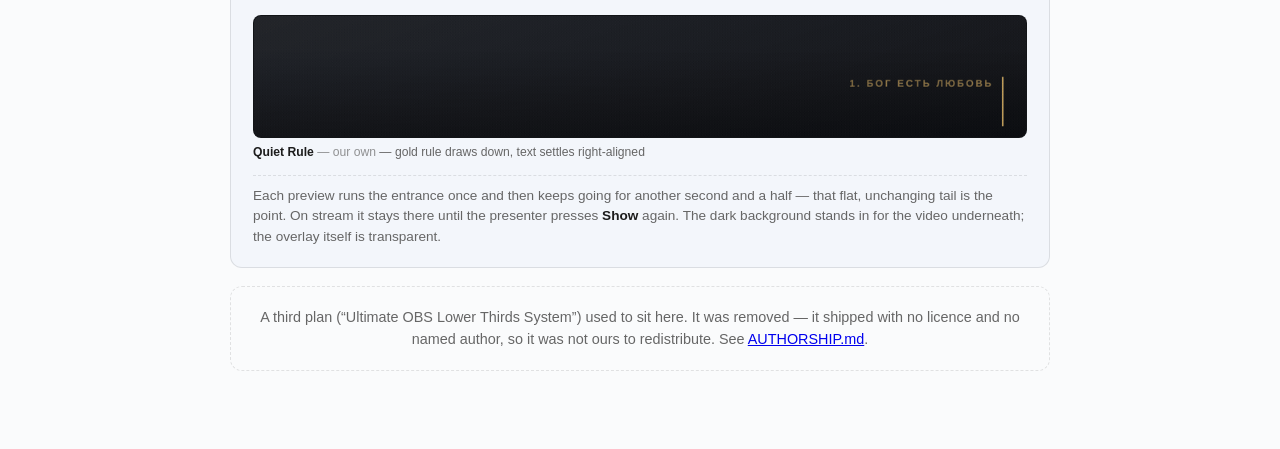
==== commit 889e9528: "Show the overlays moving instead of describing them Each style now has an animated preview in the RE" ====
--- a/index.html
+++ b/index.html
@@ -54,11 +54,14 @@
   .shots img{width:100%;display:block;border-radius:8px;border:1px solid var(--hair);background:#000}
   .shots figcaption{font-size:.72rem;color:var(--muted);margin-top:4px;text-align:center}
 
-  .idgrid{display:grid;grid-template-columns:repeat(auto-fit,minmax(160px,1fr));gap:8px;margin:12px 0}
-  .idgrid figure{margin:0}
-  .idgrid img{width:100%;display:block;border-radius:6px;border:1px solid var(--hair);background:#000}
-  .idgrid figcaption{font-size:.68rem;color:var(--muted);margin-top:3px;text-align:center}
-  .idgrid figcaption.bad{color:#c0392b;font-weight:600}
+  /* The style previews are wide, short GIFs (a 1920x300 crop of the lower
+     third). Stacked full-width they stay legible; in a multi-column grid the
+     question text becomes too small to read. */
+  .anim{margin:12px 0}
+  .anim figure{margin:0 0 14px}
+  .anim img{width:100%;display:block;border-radius:8px;border:1px solid var(--hair);background:#14161a}
+  .anim figcaption{font-size:.76rem;color:var(--muted);margin-top:5px}
+  .anim figcaption b{color:var(--ink)}
 </style>
 </head>
 <body>
@@ -106,14 +109,14 @@
     </ol>
     <div class="note"><b>Look:</b> styles 1 and 2 reimplement the motion design of <a href="https://codepen.io/mattchestnut/pen/dMrONe" target="_blank" rel="noopener">CodePen mattchestnut/dMrONe</a> — the reference we were pointed at in the first place — as our own CSS (<code>OBS_InforR-Lower/native/</code>), so the entrance animation holds forever instead of auto-reversing after a couple of seconds. Style 3, "Quiet Rule", is our own design with no counterpart in the original. Background is true CSS transparency — no Chroma Key filter needed in OBS, unlike Plan 1. The panel offers these three named styles; the remaining built-in templates break with a long question (see <a href="OBS_InforR-Lower/LOCAL-SETUP.md">LOCAL-SETUP.md</a> for the full comparison, and the original <code>lower.html?id=...</code> still works directly by URL if you want to see all 5, auto-hide included). See <a href="AUTHORSHIP.md">AUTHORSHIP.md</a> for exactly what is ours and what is borrowed.</div>
     <div class="shots">
-      <figure><img src="screenshots/plan3-panel-config.png" alt="Plan 3 panel setup with the named style picker"><figcaption>Panel setup — pick a style by name, not a number</figcaption></figure>
-      <figure><img src="screenshots/plan3-result.png" alt="Plan 3 result"><figcaption>Result, bottom-anchored</figcaption></figure>
+      <figure><img src="screenshots/panel.png" alt="The control panel with a lesson loaded and a question selected"><figcaption>The panel at its real dock width, lesson loaded, question <b>а</b> selected</figcaption></figure>
     </div>
-    <div class="idgrid">
-      <figure><img src="screenshots/plan3-styles/slash-and-slide.png" alt="Slash and Slide style"><figcaption>Slash &amp; Slide</figcaption></figure>
-      <figure><img src="screenshots/plan3-styles/slide-up-down.png" alt="Slide Up / Down style"><figcaption>Slide Up / Down</figcaption></figure>
-      <figure><img src="screenshots/plan3-styles/quiet-rule.png" alt="Quiet Rule style"><figcaption>Quiet Rule <span style="opacity:.7">— our own</span></figcaption></figure>
+    <div class="anim">
+      <figure><img src="screenshots/plan3-styles/slash-and-slide.gif" alt="Slash and Slide: a gold slash draws in, then both lines slide in from the left and stay"><figcaption><b>Slash &amp; Slide</b> — gold slash, text slides in from the left</figcaption></figure>
+      <figure><img src="screenshots/plan3-styles/slide-up-down.gif" alt="Slide Up / Down: the heading rises from below while the question descends from above, both then holding"><figcaption><b>Slide Up / Down</b> — heading rises, question descends, centred</figcaption></figure>
+      <figure><img src="screenshots/plan3-styles/quiet-rule.gif" alt="Quiet Rule: a vertical gold rule draws downward and the right-aligned text settles beside it"><figcaption><b>Quiet Rule</b> <span style="opacity:.7">— our own</span> — gold rule draws down, text settles right-aligned</figcaption></figure>
     </div>
+    <div class="note">Each preview runs the entrance once and then keeps going for another second and a half — that flat, unchanging tail is the point. On stream it stays there until the presenter presses <b>Show</b> again. The dark background stands in for the video underneath; the overlay itself is transparent.</div>
   </div>
 
   <div class="group future">
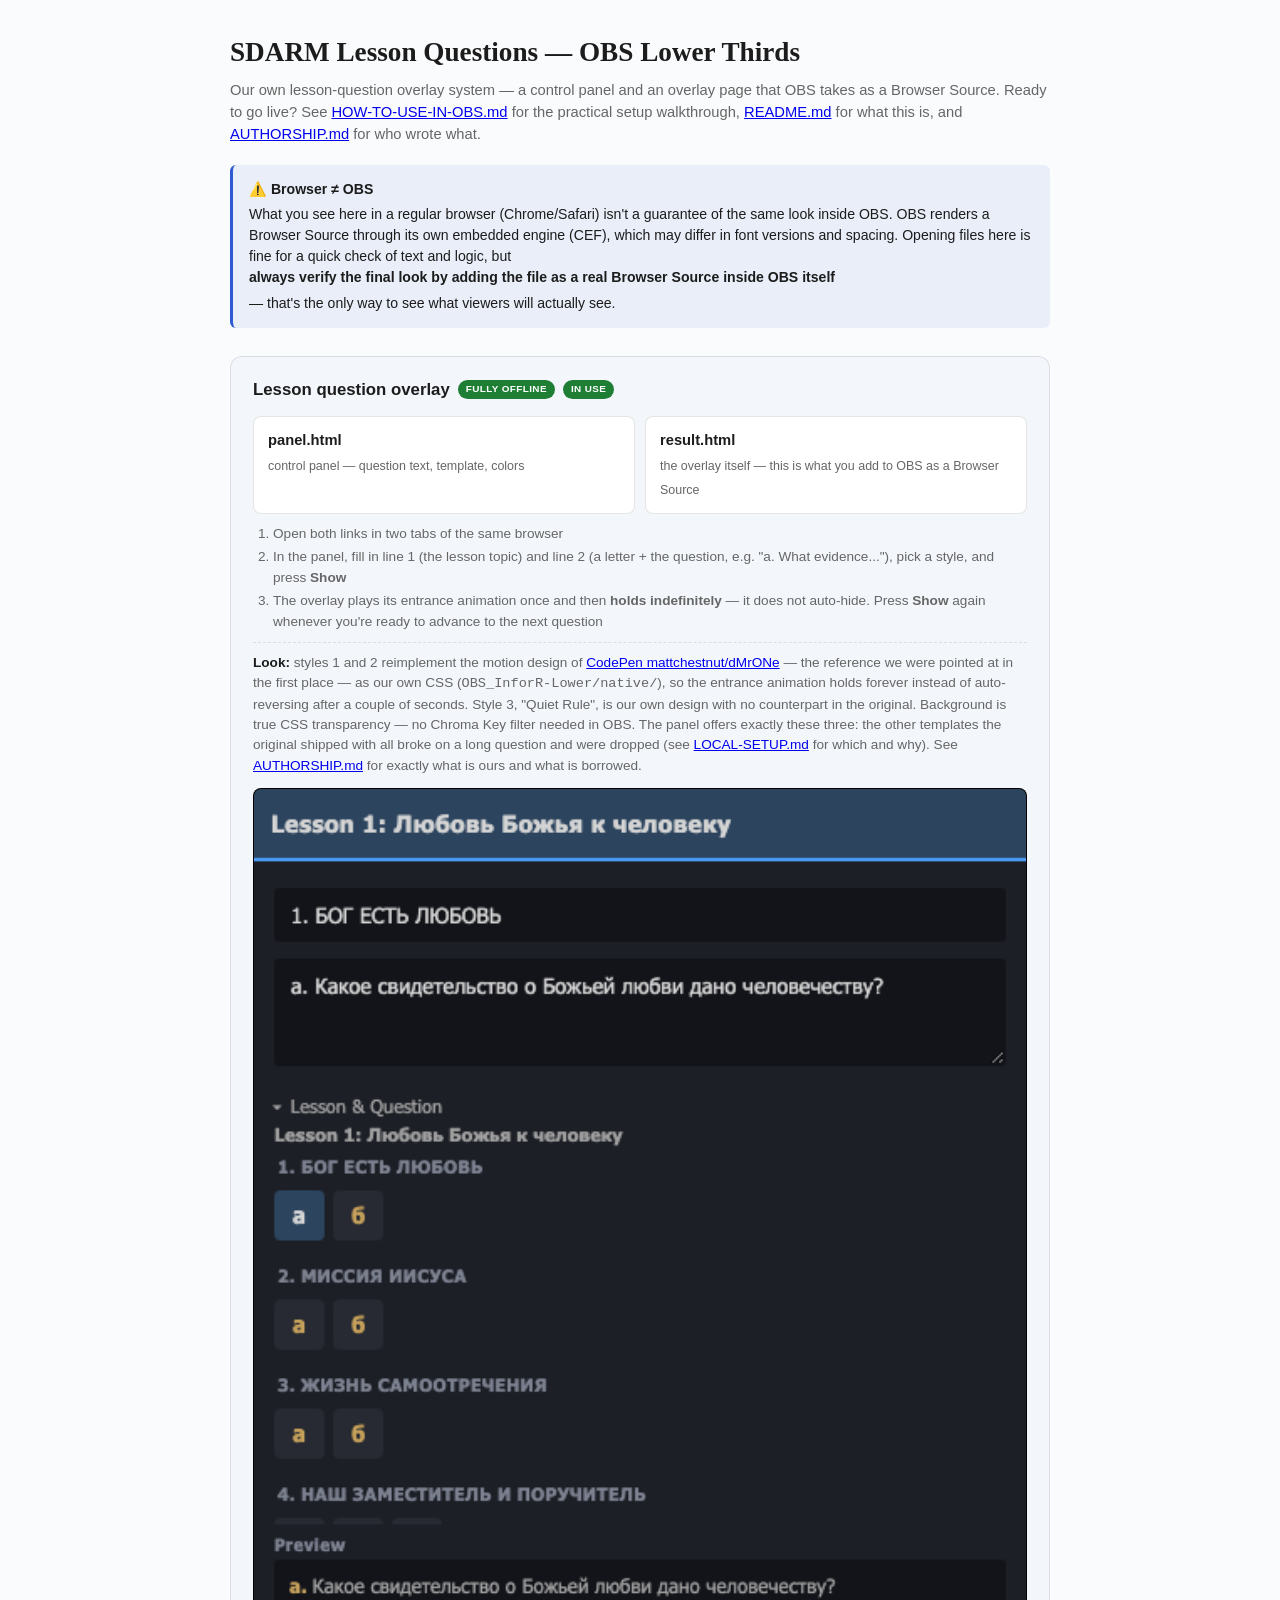
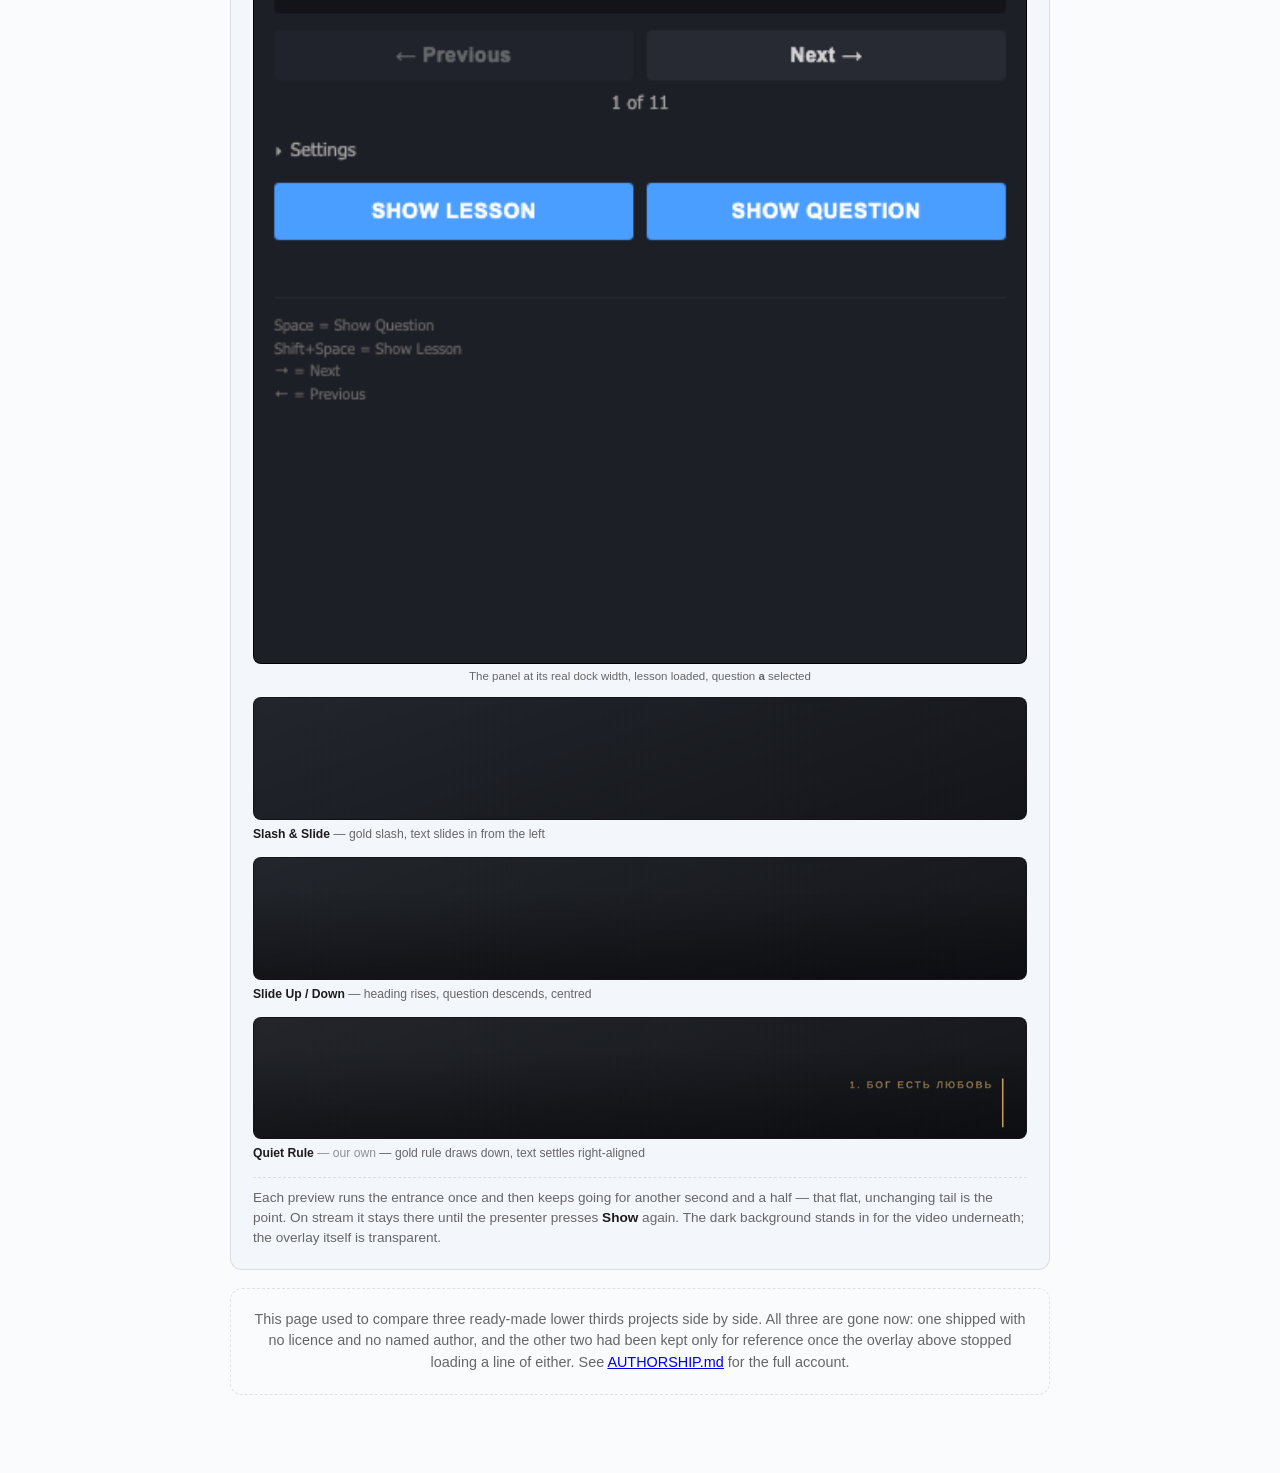
==== commit f0397520: "Remove the borrowed code the project no longer runs on None of it was loaded any more: no page here " ====
--- a/index.html
+++ b/index.html
@@ -67,7 +67,7 @@
 <body>
 <div class="wrap">
   <h1>SDARM Lesson Questions — OBS Lower Thirds</h1>
-  <div class="sub">Plan 3 is the one actually used on stream — our own lesson-question overlay system. Plan 1 stays here for comparison. Ready to go live? See <a href="HOW-TO-USE-IN-OBS.md">HOW-TO-USE-IN-OBS.md</a> for the practical setup walkthrough, <a href="README.md">README.md</a> for what this is, and <a href="AUTHORSHIP.md">AUTHORSHIP.md</a> for who wrote what.</div>
+  <div class="sub">Our own lesson-question overlay system — a control panel and an overlay page that OBS takes as a Browser Source. Ready to go live? See <a href="HOW-TO-USE-IN-OBS.md">HOW-TO-USE-IN-OBS.md</a> for the practical setup walkthrough, <a href="README.md">README.md</a> for what this is, and <a href="AUTHORSHIP.md">AUTHORSHIP.md</a> for who wrote what.</div>
 
   <div class="callout">
     <b>⚠️ Browser ≠ OBS</b>
@@ -79,25 +79,7 @@
   </div>
 
   <div class="group">
-    <h2>Plan 1 — Animated Lower Thirds <span class="tag good">panel works on Mac</span></h2>
-    <div class="pair">
-      <a class="btn" href="OBS_Animated-Lower-Thirds/lower thirds/control-panel.html"><b>control-panel.html</b><small>control panel — text, timing, logo</small></a>
-      <a class="btn" href="OBS_Animated-Lower-Thirds/lower thirds/browser-source.html"><b>browser-source.html</b><small>the overlay itself — this is what you add to OBS as a Browser Source</small></a>
-    </div>
-    <ol class="steps">
-      <li>Open both links in two tabs of the same browser</li>
-      <li>In the panel, switch on the top <b>Main settings</b> toggle — without it, every slot is forced off</li>
-      <li>Type text into slot 1 (the text fields under the logo) and switch it on — the overlay appears in the other tab</li>
-    </ol>
-    <div class="note"><b>Look:</b> a dark strip, logo on the left, a vertical colored divider line. Fully offline — nothing pulled from the internet.</div>
-    <div class="shots">
-      <figure><img src="screenshots/plan1-panel-config.png" alt="Plan 1 panel setup"><figcaption>Panel setup</figcaption></figure>
-      <figure><img src="screenshots/plan1-result.png" alt="Plan 1 result"><figcaption>Result on the overlay</figcaption></figure>
-    </div>
-  </div>
-
-  <div class="group">
-    <h2>Plan 3 — infor-r Lower Thirds <span class="tag good">fully offline</span> <span class="tag good">in use</span></h2>
+    <h2>Lesson question overlay <span class="tag good">fully offline</span> <span class="tag good">in use</span></h2>
     <div class="pair">
       <a class="btn" href="OBS_InforR-Lower/panel.html"><b>panel.html</b><small>control panel — question text, template, colors</small></a>
       <a class="btn" href="OBS_InforR-Lower/result.html"><b>result.html</b><small>the overlay itself — this is what you add to OBS as a Browser Source</small></a>
@@ -107,7 +89,7 @@
       <li>In the panel, fill in line 1 (the lesson topic) and line 2 (a letter + the question, e.g. "a. What evidence..."), pick a style, and press <b>Show</b></li>
       <li>The overlay plays its entrance animation once and then <b>holds indefinitely</b> — it does not auto-hide. Press <b>Show</b> again whenever you're ready to advance to the next question</li>
     </ol>
-    <div class="note"><b>Look:</b> styles 1 and 2 reimplement the motion design of <a href="https://codepen.io/mattchestnut/pen/dMrONe" target="_blank" rel="noopener">CodePen mattchestnut/dMrONe</a> — the reference we were pointed at in the first place — as our own CSS (<code>OBS_InforR-Lower/native/</code>), so the entrance animation holds forever instead of auto-reversing after a couple of seconds. Style 3, "Quiet Rule", is our own design with no counterpart in the original. Background is true CSS transparency — no Chroma Key filter needed in OBS, unlike Plan 1. The panel offers these three named styles; the remaining built-in templates break with a long question (see <a href="OBS_InforR-Lower/LOCAL-SETUP.md">LOCAL-SETUP.md</a> for the full comparison, and the original <code>lower.html?id=...</code> still works directly by URL if you want to see all 5, auto-hide included). See <a href="AUTHORSHIP.md">AUTHORSHIP.md</a> for exactly what is ours and what is borrowed.</div>
+    <div class="note"><b>Look:</b> styles 1 and 2 reimplement the motion design of <a href="https://codepen.io/mattchestnut/pen/dMrONe" target="_blank" rel="noopener">CodePen mattchestnut/dMrONe</a> — the reference we were pointed at in the first place — as our own CSS (<code>OBS_InforR-Lower/native/</code>), so the entrance animation holds forever instead of auto-reversing after a couple of seconds. Style 3, "Quiet Rule", is our own design with no counterpart in the original. Background is true CSS transparency — no Chroma Key filter needed in OBS. The panel offers exactly these three: the other templates the original shipped with all broke on a long question and were dropped (see <a href="OBS_InforR-Lower/LOCAL-SETUP.md">LOCAL-SETUP.md</a> for which and why). See <a href="AUTHORSHIP.md">AUTHORSHIP.md</a> for exactly what is ours and what is borrowed.</div>
     <div class="shots">
       <figure><img src="screenshots/panel.png" alt="The control panel with a lesson loaded and a question selected"><figcaption>The panel at its real dock width, lesson loaded, question <b>а</b> selected</figcaption></figure>
     </div>
@@ -120,9 +102,10 @@
   </div>
 
   <div class="group future">
-    A third plan (&ldquo;Ultimate OBS Lower Thirds System&rdquo;) used to sit here. It was removed —
-    it shipped with no licence and no named author, so it was not ours to redistribute.
-    See <a href="AUTHORSHIP.md">AUTHORSHIP.md</a>.
+    This page used to compare three ready-made lower thirds projects side by side. All three
+    are gone now: one shipped with no licence and no named author, and the other two had
+    been kept only for reference once the overlay above stopped loading a line of either.
+    See <a href="AUTHORSHIP.md">AUTHORSHIP.md</a> for the full account.
   </div>
 
 </div>
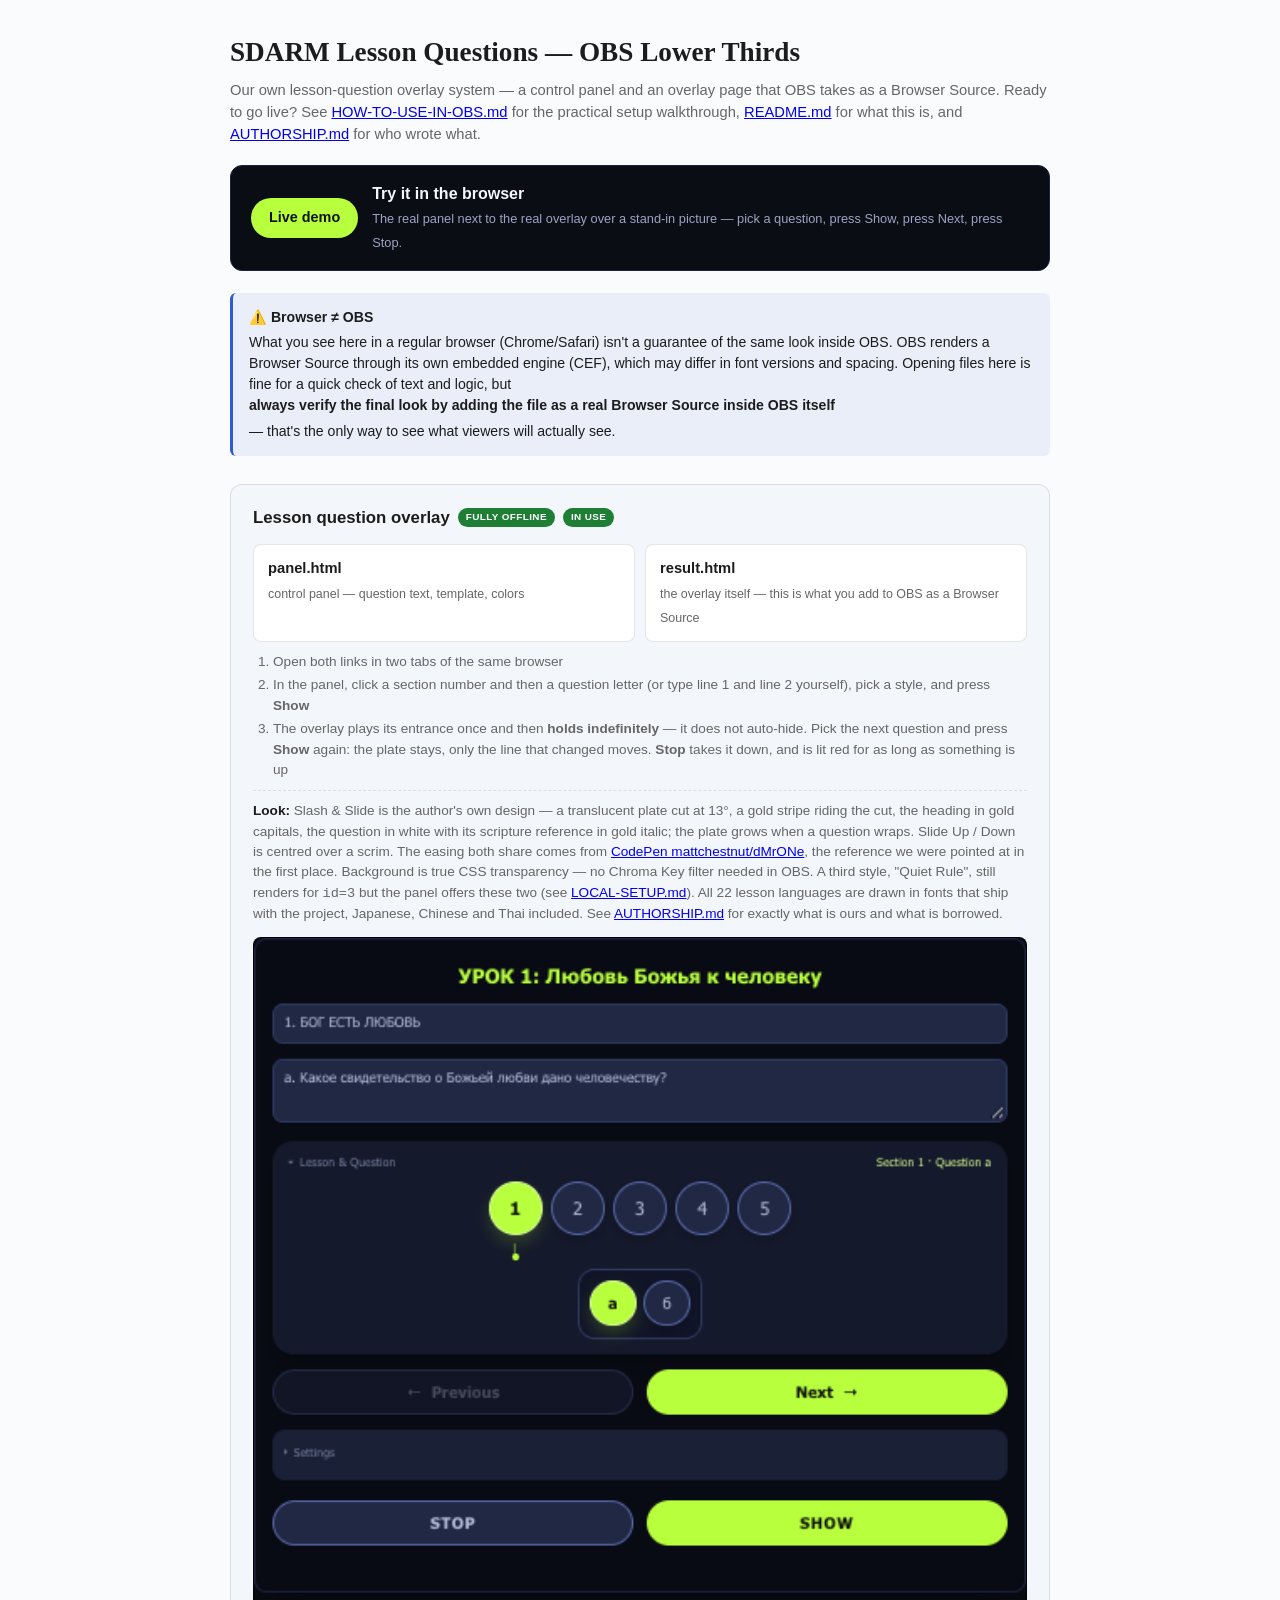
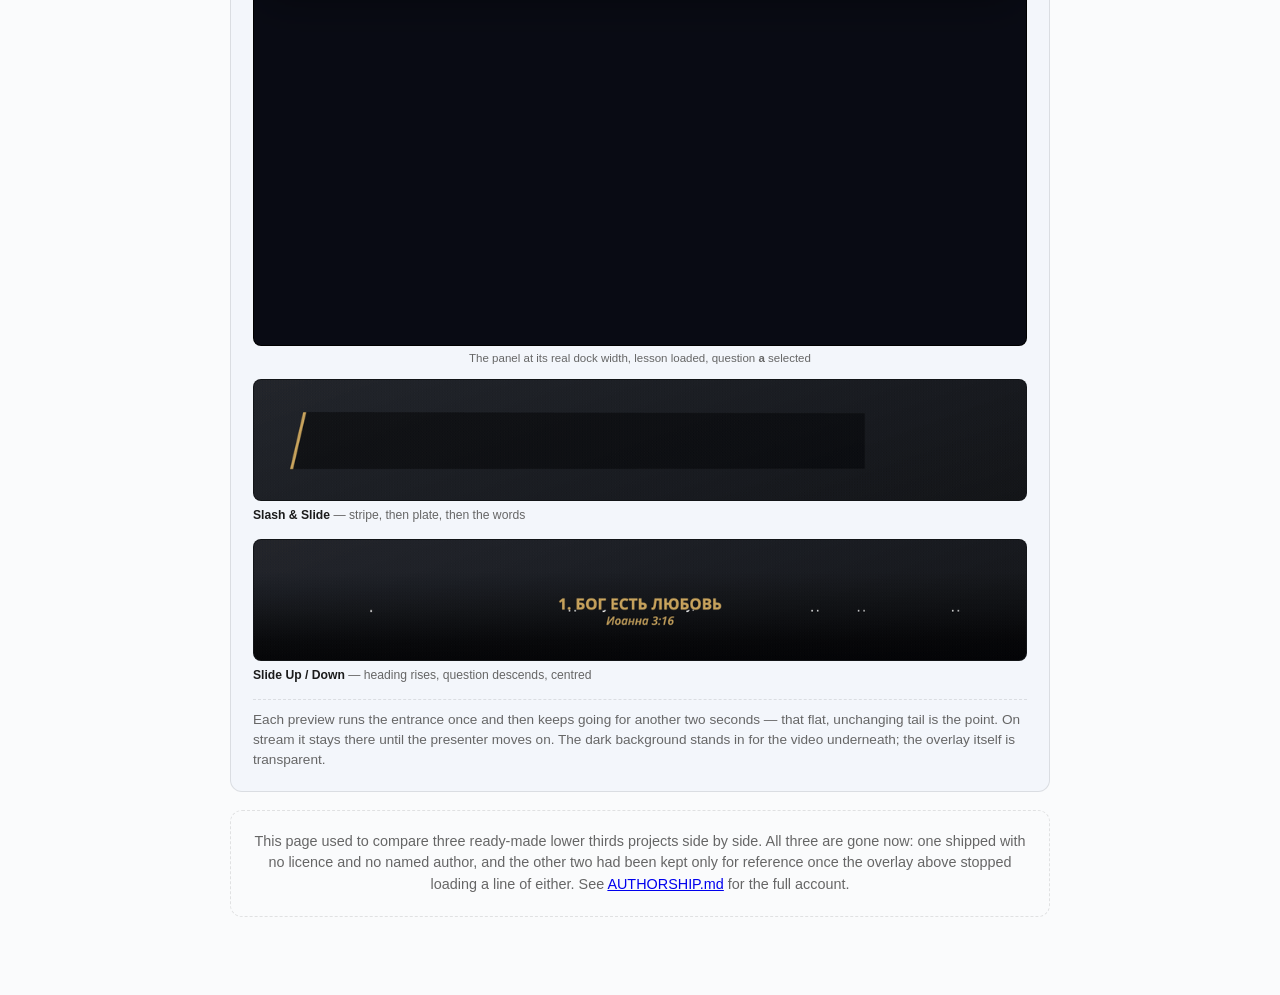
==== commit 8c334a61: "Add a live demo: the panel beside the overlay, in a browser preview.html puts the real panel next to" ====
--- a/index.html
+++ b/index.html
@@ -41,6 +41,15 @@
   a.btn b{display:block;font-size:.92rem;margin-bottom:2px}
   a.btn small{color:var(--muted);font-size:.78rem}
 
+  /* The one primary action on the page: try it. */
+  a.demo{display:flex;align-items:center;gap:14px;text-decoration:none;margin:0 0 22px;padding:16px 20px;
+    border-radius:12px;background:#0b0d14;color:#f5f7ff;border:1px solid #1c2240;
+    transition:transform .12s, box-shadow .12s}
+  a.demo:hover{transform:translateY(-2px);box-shadow:0 10px 24px rgba(0,0,0,.22)}
+  a.demo .go{flex:none;padding:9px 18px;border-radius:999px;background:#b8ff3d;color:#10130c;font-weight:700;font-size:.9rem}
+  a.demo b{display:block;font-size:1rem}
+  a.demo small{color:#9aa4c4;font-size:.8rem}
+
   .note{font-size:.85rem;color:var(--muted);margin-top:10px;padding-top:10px;border-top:1px dashed var(--hair)}
   .note b{color:var(--ink)}
 
@@ -69,6 +78,11 @@
   <h1>SDARM Lesson Questions — OBS Lower Thirds</h1>
   <div class="sub">Our own lesson-question overlay system — a control panel and an overlay page that OBS takes as a Browser Source. Ready to go live? See <a href="HOW-TO-USE-IN-OBS.md">HOW-TO-USE-IN-OBS.md</a> for the practical setup walkthrough, <a href="README.md">README.md</a> for what this is, and <a href="AUTHORSHIP.md">AUTHORSHIP.md</a> for who wrote what.</div>
 
+  <a class="demo" href="preview.html">
+    <span class="go">Live demo</span>
+    <span><b>Try it in the browser</b><small>The real panel next to the real overlay over a stand-in picture — pick a question, press Show, press Next, press Stop.</small></span>
+  </a>
+
   <div class="callout">
     <b>⚠️ Browser ≠ OBS</b>
     What you see here in a regular browser (Chrome/Safari) isn't a guarantee of the same look inside OBS.
@@ -86,19 +100,18 @@
     </div>
     <ol class="steps">
       <li>Open both links in two tabs of the same browser</li>
-      <li>In the panel, fill in line 1 (the lesson topic) and line 2 (a letter + the question, e.g. "a. What evidence..."), pick a style, and press <b>Show</b></li>
-      <li>The overlay plays its entrance animation once and then <b>holds indefinitely</b> — it does not auto-hide. Press <b>Show</b> again whenever you're ready to advance to the next question</li>
+      <li>In the panel, click a section number and then a question letter (or type line 1 and line 2 yourself), pick a style, and press <b>Show</b></li>
+      <li>The overlay plays its entrance once and then <b>holds indefinitely</b> — it does not auto-hide. Pick the next question and press <b>Show</b> again: the plate stays, only the line that changed moves. <b>Stop</b> takes it down, and is lit red for as long as something is up</li>
     </ol>
-    <div class="note"><b>Look:</b> styles 1 and 2 reimplement the motion design of <a href="https://codepen.io/mattchestnut/pen/dMrONe" target="_blank" rel="noopener">CodePen mattchestnut/dMrONe</a> — the reference we were pointed at in the first place — as our own CSS (<code>OBS_InforR-Lower/native/</code>), so the entrance animation holds forever instead of auto-reversing after a couple of seconds. Style 3, "Quiet Rule", is our own design with no counterpart in the original. Background is true CSS transparency — no Chroma Key filter needed in OBS. The panel offers exactly these three: the other templates the original shipped with all broke on a long question and were dropped (see <a href="OBS_InforR-Lower/LOCAL-SETUP.md">LOCAL-SETUP.md</a> for which and why). See <a href="AUTHORSHIP.md">AUTHORSHIP.md</a> for exactly what is ours and what is borrowed.</div>
+    <div class="note"><b>Look:</b> Slash &amp; Slide is the author's own design — a translucent plate cut at 13°, a gold stripe riding the cut, the heading in gold capitals, the question in white with its scripture reference in gold italic; the plate grows when a question wraps. Slide Up / Down is centred over a scrim. The easing both share comes from <a href="https://codepen.io/mattchestnut/pen/dMrONe" target="_blank" rel="noopener">CodePen mattchestnut/dMrONe</a>, the reference we were pointed at in the first place. Background is true CSS transparency — no Chroma Key filter needed in OBS. A third style, "Quiet Rule", still renders for <code>id=3</code> but the panel offers these two (see <a href="OBS_InforR-Lower/LOCAL-SETUP.md">LOCAL-SETUP.md</a>). All 22 lesson languages are drawn in fonts that ship with the project, Japanese, Chinese and Thai included. See <a href="AUTHORSHIP.md">AUTHORSHIP.md</a> for exactly what is ours and what is borrowed.</div>
     <div class="shots">
       <figure><img src="screenshots/panel.png" alt="The control panel with a lesson loaded and a question selected"><figcaption>The panel at its real dock width, lesson loaded, question <b>а</b> selected</figcaption></figure>
     </div>
     <div class="anim">
-      <figure><img src="screenshots/plan3-styles/slash-and-slide.gif" alt="Slash and Slide: a gold slash draws in, then both lines slide in from the left and stay"><figcaption><b>Slash &amp; Slide</b> — gold slash, text slides in from the left</figcaption></figure>
+      <figure><img src="screenshots/plan3-styles/slash-and-slide.gif" alt="Slash and Slide: a gold stripe draws in, a slanted plate wipes out from it, then both lines slide in and stay"><figcaption><b>Slash &amp; Slide</b> — stripe, then plate, then the words</figcaption></figure>
       <figure><img src="screenshots/plan3-styles/slide-up-down.gif" alt="Slide Up / Down: the heading rises from below while the question descends from above, both then holding"><figcaption><b>Slide Up / Down</b> — heading rises, question descends, centred</figcaption></figure>
-      <figure><img src="screenshots/plan3-styles/quiet-rule.gif" alt="Quiet Rule: a vertical gold rule draws downward and the right-aligned text settles beside it"><figcaption><b>Quiet Rule</b> <span style="opacity:.7">— our own</span> — gold rule draws down, text settles right-aligned</figcaption></figure>
     </div>
-    <div class="note">Each preview runs the entrance once and then keeps going for another second and a half — that flat, unchanging tail is the point. On stream it stays there until the presenter presses <b>Show</b> again. The dark background stands in for the video underneath; the overlay itself is transparent.</div>
+    <div class="note">Each preview runs the entrance once and then keeps going for another two seconds — that flat, unchanging tail is the point. On stream it stays there until the presenter moves on. The dark background stands in for the video underneath; the overlay itself is transparent.</div>
   </div>
 
   <div class="group future">
